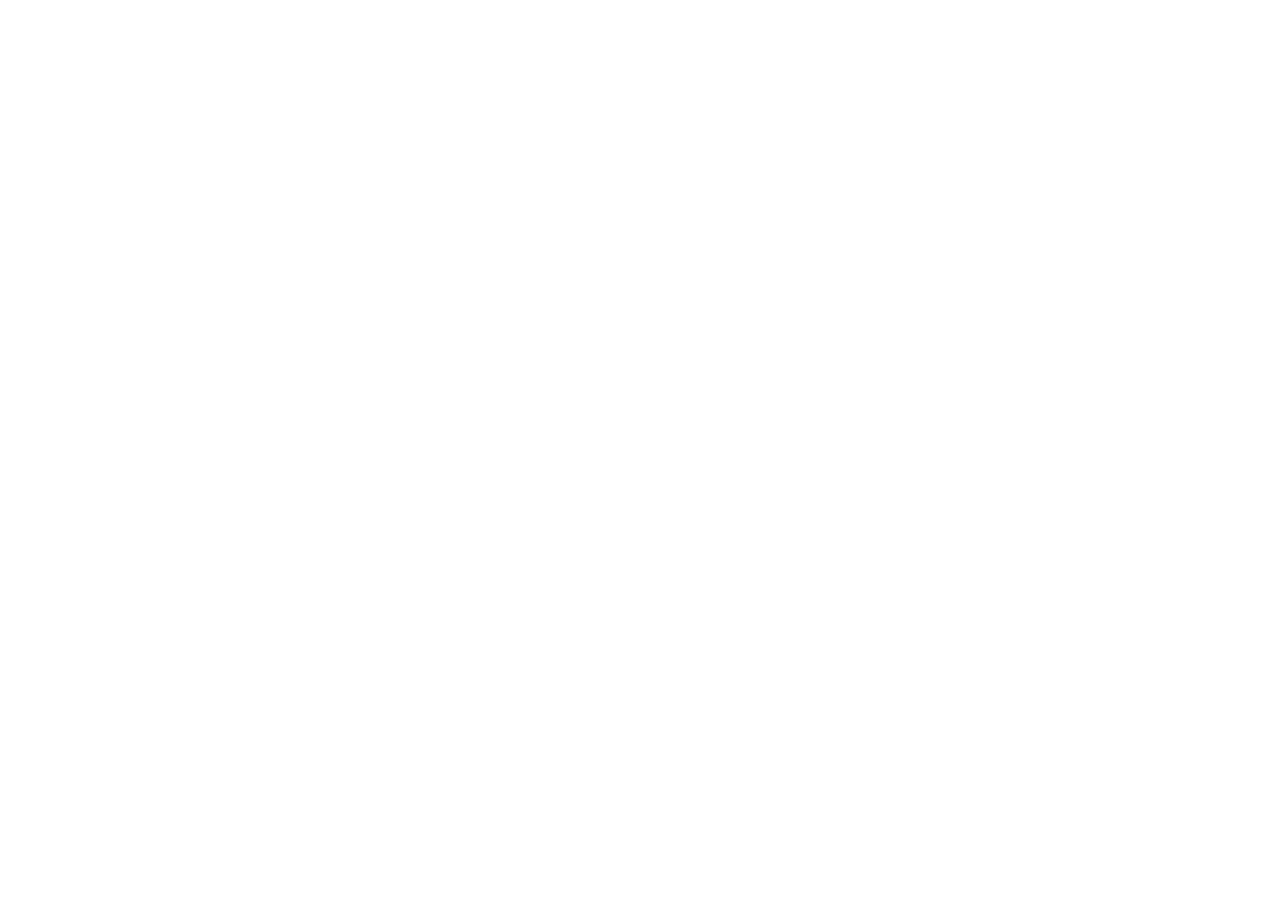
==== about.html @ 7c1f765d "updated" ====
<!DOCTYPE html>
<html lang="en">
<head>
    <meta charset="UTF-8">
    <meta name="viewport" content="width=device-width, initial-scale=1.0">
    <title>Document</title>
</head>
<body>
    
</body>
</html>
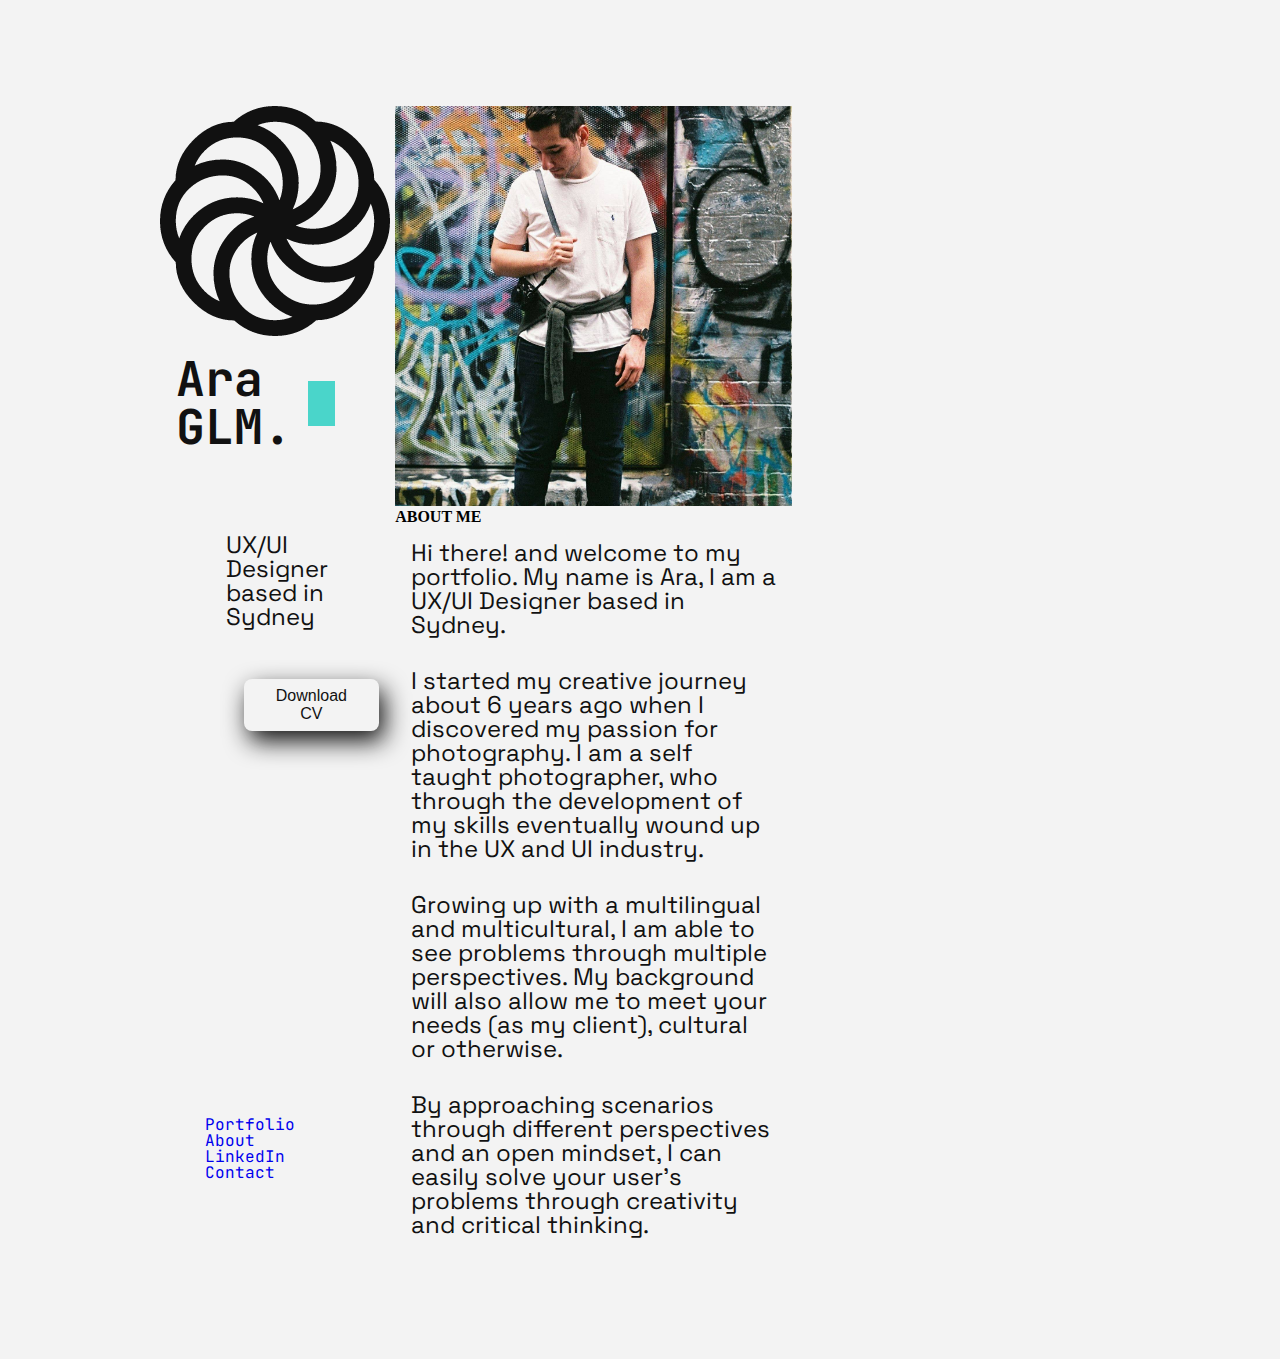
==== commit 9588aeb4: "CSS Grid Update" ====
--- a/about.html
+++ b/about.html
@@ -2,10 +2,67 @@
 <html lang="en">
 <head>
     <meta charset="UTF-8">
-    <meta name="viewport" content="width=device-width, initial-scale=1.0">
-    <title>Document</title>
+    <meta name="viewport" content="=device-width, initial-scale=1.0">
+    <title>Ara GLM. UX UI Design</title>
+    <link rel="preconnect" href="https://fonts.gstatic.com"> 
+    <link href="https://fonts.googleapis.com/css2?family=JetBrains+Mono&display=swap" rel="stylesheet">
+    <link rel="preconnect" href="https://fonts.gstatic.com"> 
+   <link href="https://fonts.googleapis.com/css2?family=Space+Grotesk&display=swap" rel="stylesheet">
+   
+   <link rel="stylesheet" href="CSS/style.css">
 </head>
+
 <body>
-    
+   <div class="wrapper">
+   <header>
+      <div class="inline-block">
+      <div class="img">
+         <img src="images/logo.png" alt="logo">
+      </div>
+      <div class="name">
+         <h1>Ara GLM.</h1>
+         <div class="box"></div>
+      </div>
+      <section class="heroImg">
+         <div class="content">
+            <p>UX/UI Designer based in Sydney</p> 
+            <a href="CV/AG_CV.pdf" target="_blank">
+               <button class="button1">Download CV</button>
+            </a>
+         </div>
+      </section>
+
+      <nav class="inline-block">
+        <ul>
+           <a href="index.html">
+              <li>Portfolio</li>
+           </a>
+           <a href="about.html">
+              <li>About</li>
+           </a>
+           <a href=https://linkedin.com/in/aragiulambarian target="_blank">
+              <li>LinkedIn</li>
+           </a>
+           <a href="contact.html">
+           <li>Contact</li>
+        </a>
+        </ul>
+     </nav>
+     
+   </header>
+   
+<div class="about-me">
+   <section class="heroIMG">
+    <img src="images/me.png" alt="profile photo" height="400px">
+   <h2>ABOUT ME</h2>
+</section>
+   <p>Hi there! and welcome to my portfolio. My name is Ara, I am a UX/UI Designer based in Sydney. 
+</p>
+   <p>I started my creative journey about 6 years ago when I discovered my passion for photography. I am a self taught photographer, who through the development of my skills eventually wound up in the UX and UI industry. </p>
+   <p>Growing up with a multilingual and multicultural, I am able to see problems through multiple perspectives. My background will also allow me to meet your needs (as my client), cultural or otherwise.</p>
+   <p>By approaching scenarios through different perspectives and an open mindset, I can easily solve your user’s problems through creativity and critical thinking.</p>
+</div>
+
+   </div>
 </body>
 </html>--- a/CSS/style.css
+++ b/CSS/style.css
@@ -0,0 +1,264 @@
+/* 
+This is to reset browser. please scroll to line 102 where I show my code
+*/
+
+html, body, div, span, object, iframe,
+h1, h2, h3, h4, h5, h6, p, blockquote, pre,
+abbr, address, cite, code,
+del, dfn, em, img, ins, kbd, q, samp,
+small, strong, sub, sup, var,
+b, i,
+dl, dt, dd, ol, ul, li,
+fieldset, form, label, legend,
+table, caption, tbody, tfoot, thead, tr, th, td,
+article, aside, canvas, details, figcaption, figure, 
+footer, header, hgroup, menu, nav, section, summary,
+time, mark, audio, video {
+    margin:0;
+    padding:0;
+    border:0;
+    outline:0;
+    font-size:100%;
+    vertical-align:baseline;
+    background:transparent;
+}
+
+body {
+    line-height:1;
+}
+
+article,aside,details,figcaption,figure,
+footer,header,hgroup,menu,nav,section { 
+    display:block;
+}
+
+nav ul {
+    list-style:none;
+}
+
+blockquote, q {
+    quotes:none;
+}
+
+blockquote:before, blockquote:after,
+q:before, q:after {
+    content:'';
+    content:none;
+}
+
+a {
+    margin:0;
+    padding:0;
+    font-size:100%;
+    vertical-align:baseline;
+    background:transparent;
+}
+
+/* change colours to suit your needs */
+ins {
+    background-color:#ff9;
+    color:#000;
+    text-decoration:none;
+}
+
+/* change colours to suit your needs */
+mark {
+    background-color:#ff9;
+    color:#000; 
+    font-style:italic;
+    font-weight:bold;
+}
+
+del {
+    text-decoration: line-through;
+}
+
+abbr[title], dfn[title] {
+    border-bottom:1px dotted;
+    cursor:help;
+}
+
+table {
+    border-collapse:collapse;
+    border-spacing:0;
+}
+
+/* change border colour to suit your needs */
+hr {
+    display:block;
+    height:1px;
+    border:0;   
+    border-top:1px solid #cccccc;
+    margin:1em 0;
+    padding:0;
+}
+
+input, select {
+    vertical-align:middle;
+}
+
+
+
+/* This is my text below */
+
+
+
+* {
+    margin: 25%;
+    margin-right:
+    padding: 0;
+    text-decoration: none;
+}
+
+body {
+    width: 100%;
+    height: 100%;
+    background-color: #F3F3F3;
+}
+
+.wrapper {
+    display: grid;
+    grid-template-columns: 1fr 1fr 1fr 1fr 1fr 1fr 1fr 1fr 1fr 1fr 1fr 1fr 1fr;
+    grid-template-rows: 25% 25% 25% 25%;
+    margin: 106px auto;
+    width: 960px;
+}
+
+h1 {color: #111111;
+font-size: 48px;
+font-family: 'JetBrains Mono', monospace;
+font-weight: medium;
+padding: 16px;
+}
+p {color: #111111;
+font-family: 'Space Grotesk', sans-serif;
+font-size: 24px;
+margin: 0;
+padding: 16px;
+}
+
+.inline-block{
+    display: inline-block;
+    vertical-align: top;
+}
+
+.header {
+  grid-column-end: span 5;
+  grid-row-start: 1;
+  grid-row-end: 2;  
+}
+
+.content {
+    grid-column-end: span 5;
+    grid-row-start: 2;
+    grid-row-end: 3;;
+}
+
+.case-study1 {
+    grid-column-start: 6;
+    grid-column-end: 13;
+    grid-row-start: 1;
+    grid-row-end: 2;
+}
+
+.case-study2 {
+    grid-column-start: 6;
+    grid-column-end: 13;
+    grid-row-start: 2;
+    grid-row-end: 3;
+}
+
+.case-study3 {
+    grid-column-start: 6;
+    grid-column-end: 13;
+    grid-row-start: 3;
+    grid-row-end: 4;
+}
+
+.inline-block {
+    grid-column-end: span 5;
+    grid-row-start: 3;
+    grid-row-end: 4;
+}
+
+.intro {
+    display: block;
+    margin-left: 0;
+    margin-right: auto;
+    text-align: 0;
+    position: relative;
+}
+.name {
+    display: flex;
+align-items: center;
+}
+
+.box {
+    background-color: #4AD5CA;
+    width: 36px;
+    height: 45px;
+    position: relative;
+    margin-right: 0;
+    left: -60px;
+    z-index: -1;
+}
+
+.logo {
+    position: relative;
+    margin-left: 0;
+    margin-right: auto;
+    text-align: center;
+    width: 23%;
+    padding: 1%;
+}
+.nav {
+    width: 73%;
+    padding: 1%;
+}
+
+ul{
+    width: 50%;
+    margin-left: auto;
+}
+
+ul li {
+    list-style: none;
+    width: 50%;
+    font-family: 'JetBrains Mono', monospace;
+}
+ul li a {
+display: block;
+text-decoration: none;
+font-size: 24px;
+color: #111111;
+padding: 0 32px;
+cursor: pointer;
+}
+
+ul li a:hover {
+    transform: uppercase;
+}
+
+.heroImg {
+    height: 600px;
+    padding: 25px;
+    
+}
+.content {
+    height 600px;
+    margin: 0 auto;
+    padding: 25px;
+}
+.button1 {
+background-color: #F3F3F3;
+display: inline-block;
+color: #111111;
+border: none;
+padding: 8px 32px;
+text-align: center;
+display: inline-block;
+font-size: 16px; 
+border-radius: 8px;
+cursor: pointer;
+box-shadow: 5px 10px 25px  #111111;
+}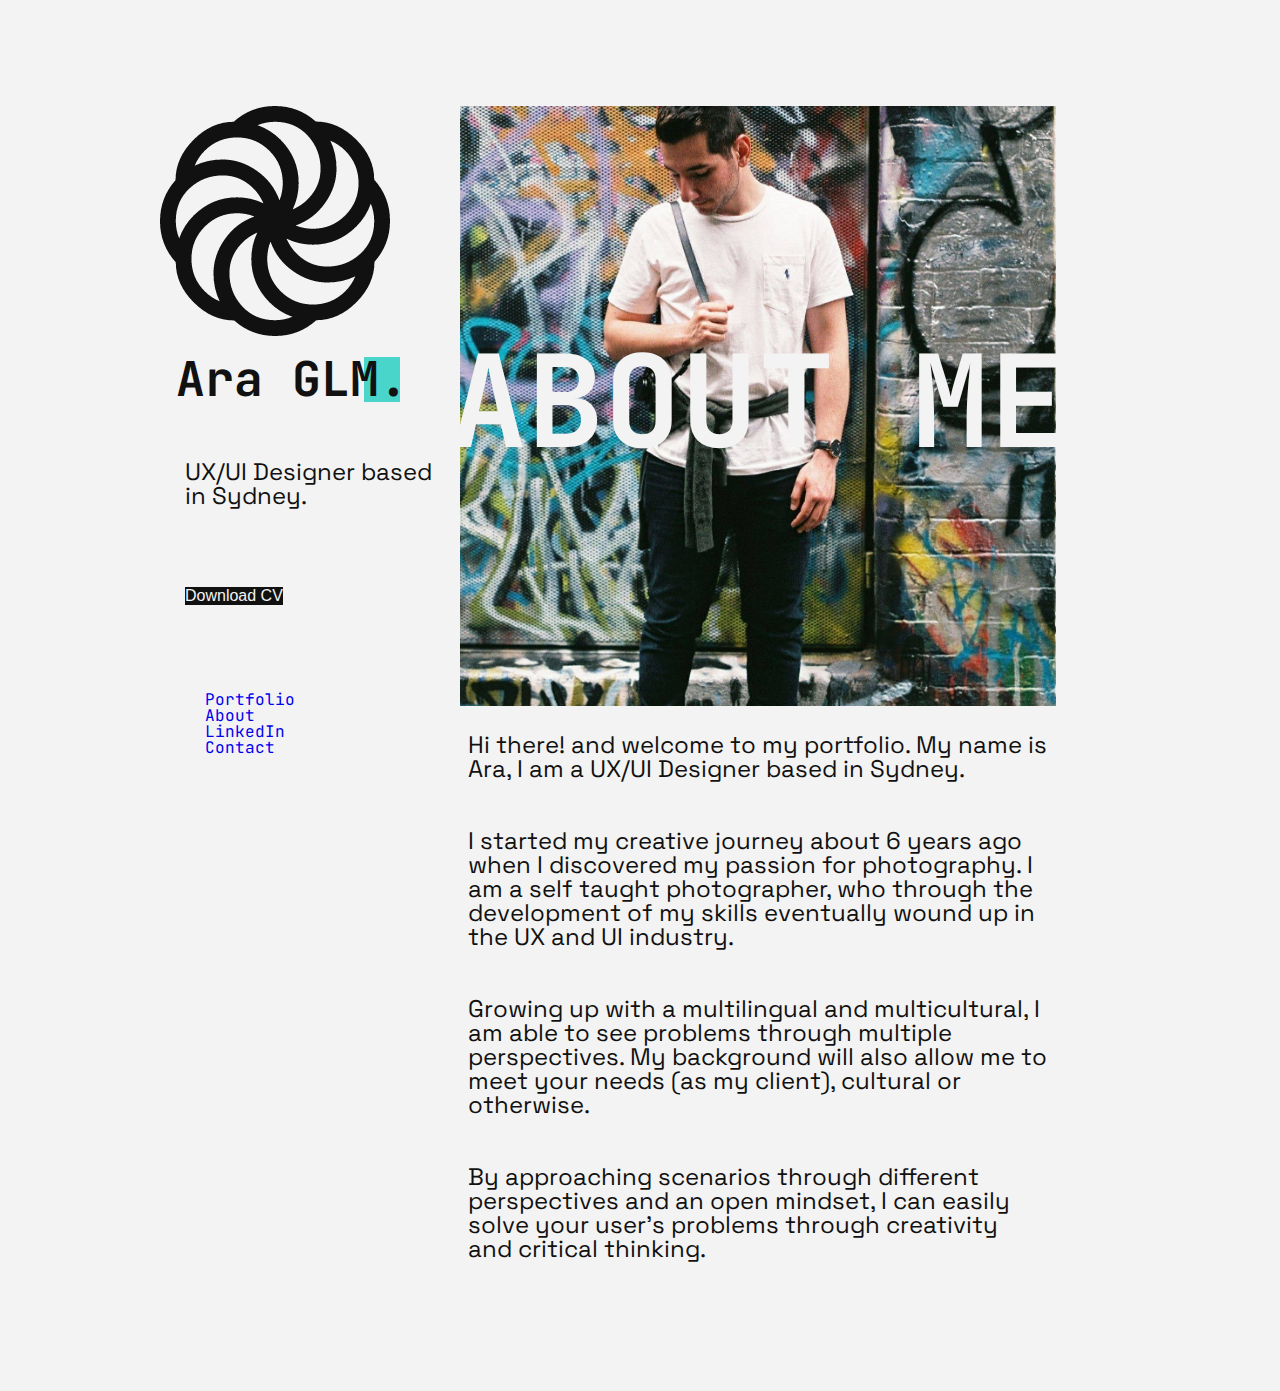
==== commit ddeee853: "210125 update" ====
--- a/about.html
+++ b/about.html
@@ -14,55 +14,59 @@
 
 <body>
    <div class="wrapper">
-   <header>
-      <div class="inline-block">
-      <div class="img">
-         <img src="images/logo.png" alt="logo">
-      </div>
-      <div class="name">
-         <h1>Ara GLM.</h1>
-         <div class="box"></div>
-      </div>
-      <section class="heroImg">
-         <div class="content">
-            <p>UX/UI Designer based in Sydney</p> 
-            <a href="CV/AG_CV.pdf" target="_blank">
-               <button class="button1">Download CV</button>
-            </a>
-         </div>
-      </section>
-
-      <nav class="inline-block">
-        <ul>
-           <a href="index.html">
-              <li>Portfolio</li>
-           </a>
-           <a href="about.html">
-              <li>About</li>
-           </a>
-           <a href=https://linkedin.com/in/aragiulambarian target="_blank">
-              <li>LinkedIn</li>
-           </a>
-           <a href="contact.html">
-           <li>Contact</li>
-        </a>
-        </ul>
-     </nav>
-     
-   </header>
+    <header>
+        <div class="inline-block">
+        <div class="img">
+           <img src="images/logo.png" alt="logo">
+        </div>
+        <div class="name">
+           <h1>Ara GLM.</h1>
+           <div class="box"></div>
+     </div>
+           <div class="content">
+              <p>UX/UI Designer based <br />in Sydney.</p> 
+              <a href="CV/AG_CV.pdf" target="_blank">
+                 <button class="button1">Download CV</button>
+              </a>
+           </div>
+           
+           <nav class="inline-block">
+              <ul>
+                 <a href="index.html">
+                    <li>Portfolio</li>
+                 </a>
+                 <a href="about.html">
+                    <li>About</li>
+                 </a>
+                 <a href=https://linkedin.com/in/aragiulambarian target="_blank">
+                    <li>LinkedIn</li>
+                 </a>
+                 <a href="contact.html">
+                 <li>Contact</li>
+              </a>
+              </ul>
+           </nav>
+  
+     </header>
    
 <div class="about-me">
    <section class="heroIMG">
-    <img src="images/me.png" alt="profile photo" height="400px">
-   <h2>ABOUT ME</h2>
+    <img src="images/me.png" alt="Ara Giulambarian" height="600px">
+   <div class="aboutMe"><h3>ABOUT ME</h3></div>
 </section>
-   <p>Hi there! and welcome to my portfolio. My name is Ara, I am a UX/UI Designer based in Sydney. 
-</p>
+<div class="paragraph1">
+   <p>Hi there! and welcome to my portfolio. My name is Ara, I am a UX/UI Designer based in Sydney.</p>
+</div>
+<div class="paragraph2">
    <p>I started my creative journey about 6 years ago when I discovered my passion for photography. I am a self taught photographer, who through the development of my skills eventually wound up in the UX and UI industry. </p>
+   </div>
+   <div class="paragraph3">
    <p>Growing up with a multilingual and multicultural, I am able to see problems through multiple perspectives. My background will also allow me to meet your needs (as my client), cultural or otherwise.</p>
+   </div>
+   <div class="paragraph4">
    <p>By approaching scenarios through different perspectives and an open mindset, I can easily solve your user’s problems through creativity and critical thinking.</p>
+   </div>
 </div>
-
    </div>
 </body>
 </html>--- a/CSS/style.css
+++ b/CSS/style.css
@@ -105,7 +105,7 @@
 
 * {
     margin: 25%;
-    margin-right:
+    margin-right: 25%;
     padding: 0;
     text-decoration: none;
 }
@@ -118,7 +118,7 @@
 
 .wrapper {
     display: grid;
-    grid-template-columns: 1fr 1fr 1fr 1fr 1fr 1fr 1fr 1fr 1fr 1fr 1fr 1fr 1fr;
+    grid-template-columns: 1fr 1fr 1fr 1fr 1fr 1fr 1fr 1fr 1fr 1fr 1fr 1fr;
     grid-template-rows: 25% 25% 25% 25%;
     margin: 106px auto;
     width: 960px;
@@ -129,56 +129,183 @@
 font-family: 'JetBrains Mono', monospace;
 font-weight: medium;
 padding: 16px;
-}
-p {color: #111111;
+white-space: nowrap;
+}
+
+h2 {color: #111111;
 font-family: 'Space Grotesk', sans-serif;
 font-size: 24px;
 margin: 0;
 padding: 16px;
-}
-
+white-space: nowrap;
+}
+
+p {color: #111111;
+    font-family: 'Space Grotesk', sans-serif;
+    font-size: 24px;
+    margin: 0;
+    padding-top: 16px;
+    padding-bottom: 16px;
+    }
+
+h3 {color: #f3f3f3;
+    font-size: 128px;
+    font-family: 'JetBrains Mono', monospace;
+    font-weight: regular;
+    padding: 16px;
+    white-space: nowrap;
+    background-blend-mode: multiply;
+    }
+
+h4 {color: #f3f3f3;
+    font-size: 36px;
+    font-family: 'JetBrains Mono', monospace;
+    font-weight: regular;
+    padding: 16px;
+    white-space: nowrap;
+    background-blend-mode: multiply;
+    }
+
+h5 {color: #f3f3f3;
+    font-family: 'Space Grotesk', sans-serif;
+    font-size: 24px;
+    padding: 16px;
+    font-weight: 50;
+    }
 .inline-block{
     display: inline-block;
     vertical-align: top;
 }
 
-.header {
-  grid-column-end: span 5;
+.logoname {
+  grid-column-start: 1;
+  grid-column-end: 4;
   grid-row-start: 1;
-  grid-row-end: 2;  
+  grid-row-end: 3;  
 }
 
 .content {
-    grid-column-end: span 5;
+    grid-column-start: 1;
+    grid-column-end: 4;
     grid-row-start: 2;
     grid-row-end: 3;;
+    white-space: nowrap;
+}
+
+.inline-block {
+    position: relative;
+    grid-column-start: 1;
+    grid-column-end: 4;
+    grid-row-start: 1;
+    grid-row-end: 3;
+    margin: 0;
+    text-align: left;
 }
 
 .case-study1 {
-    grid-column-start: 6;
-    grid-column-end: 13;
+    position: relative;
+    grid-column-start: 3;
+    grid-column-end: 12;
     grid-row-start: 1;
     grid-row-end: 2;
+    padding: 8px;
+    margin: 0;
+}
+
+.text-block1 {
+    position: absolute;
+    bottom: 24px;
+    left: 24px;
+    background-color: #41D9B1;
+    padding-left: 0;
+}
+
+.paragraph1 {
+    position: relative;
+    grid-column-start: 3;
+    grid-column-end: 12;
+    grid-row-start: 1;
+    grid-row-end: 2;
+    padding: 8px;
+    margin: 0;
+    font-size: 16px;
+    text-align: left;
 }
 
 .case-study2 {
-    grid-column-start: 6;
-    grid-column-end: 13;
+    position: relative;
+    grid-column-start: 3;
+    grid-column-end: 12;
     grid-row-start: 2;
     grid-row-end: 3;
+    padding: 8px;
+    margin: 0;
+}
+
+.text-block2 {
+    position: absolute;
+    bottom: 24px;
+    left: 24px;
+    background-color: #FF1493;
+    padding-left: 0;
+}
+
+.paragraph2 {
+    position: relative;
+    grid-column-start: 5;
+    grid-column-end: 13;
+    grid-row-start: 1;
+    grid-row-end: 12;
+    padding: 8px;
+    margin: 0;
+    font-size: 16px;
+    text-align: left;
 }
 
 .case-study3 {
-    grid-column-start: 6;
-    grid-column-end: 13;
+    grid-column-start: 3;
+    grid-column-end: 12;
     grid-row-start: 3;
     grid-row-end: 4;
-}
-
-.inline-block {
-    grid-column-end: span 5;
-    grid-row-start: 3;
-    grid-row-end: 4;
+    position: relative;
+    padding: 8px;
+    margin: 0;
+}
+
+.text-block3 {
+    position: absolute;
+    bottom: 24px;
+    left: 24px;
+    background-color:#CD64ED;
+    padding-left: 0;
+}
+
+.paragraph3 {
+    position: relative;
+    grid-column-start: 5;
+    grid-column-end: 13;
+    grid-row-start: 1;
+    grid-row-end: 2;
+    padding: 8px;
+    margin: 0;
+    font-size: 16px;
+    text-align: left;
+}
+
+.paragraph4 {
+    position: relative;
+    grid-column-start: 5;
+    grid-column-end: 13;
+    grid-row-start: 1;
+    grid-row-end: 2;
+    padding: 8px;
+    margin: 0;
+    font-size: 16px;
+    text-align: left;
+}
+
+.highlight1: {
+    background-color: #4AD5CA;
 }
 
 .intro {
@@ -214,6 +341,7 @@
 .nav {
     width: 73%;
     padding: 1%;
+    margin-left: 0;
 }
 
 ul{
@@ -233,32 +361,60 @@
 color: #111111;
 padding: 0 32px;
 cursor: pointer;
+margin-left: 0;
+text-align: left;
 }
 
 ul li a:hover {
-    transform: uppercase;
+
 }
 
 .heroImg {
     height: 600px;
     padding: 25px;
-    
-}
+}
+
+.about-me {
+    position: relative;
+    text-align: center;
+}
+
+.aboutMe {
+    position: absolute;
+    top: 100%;
+    left: 50%;
+    transform: translate(-50%, -50%);
+}
+
 .content {
     height 600px;
     margin: 0 auto;
     padding: 25px;
 }
 .button1 {
-background-color: #F3F3F3;
+background-color: #111111;
 display: inline-block;
-color: #111111;
+color: #f3f3f3;
 border: none;
-padding: 8px 32px;
-text-align: center;
+padding: 0;
+text-align: left;
 display: inline-block;
 font-size: 16px; 
-border-radius: 8px;
 cursor: pointer;
-box-shadow: 5px 10px 25px  #111111;
-}+white-space: nowrap;
+margin-left: 0;
+}
+
+ul li .button2 {
+    background-color: #111111;
+    display: inline-block;
+    color: white;
+    border: none;
+    padding: 0;
+    text-align: left;
+    display: inline-block;
+    font-size: 16px; 
+    cursor: pointer;
+    white-space: nowrap;
+    margin-left: 0;
+    }
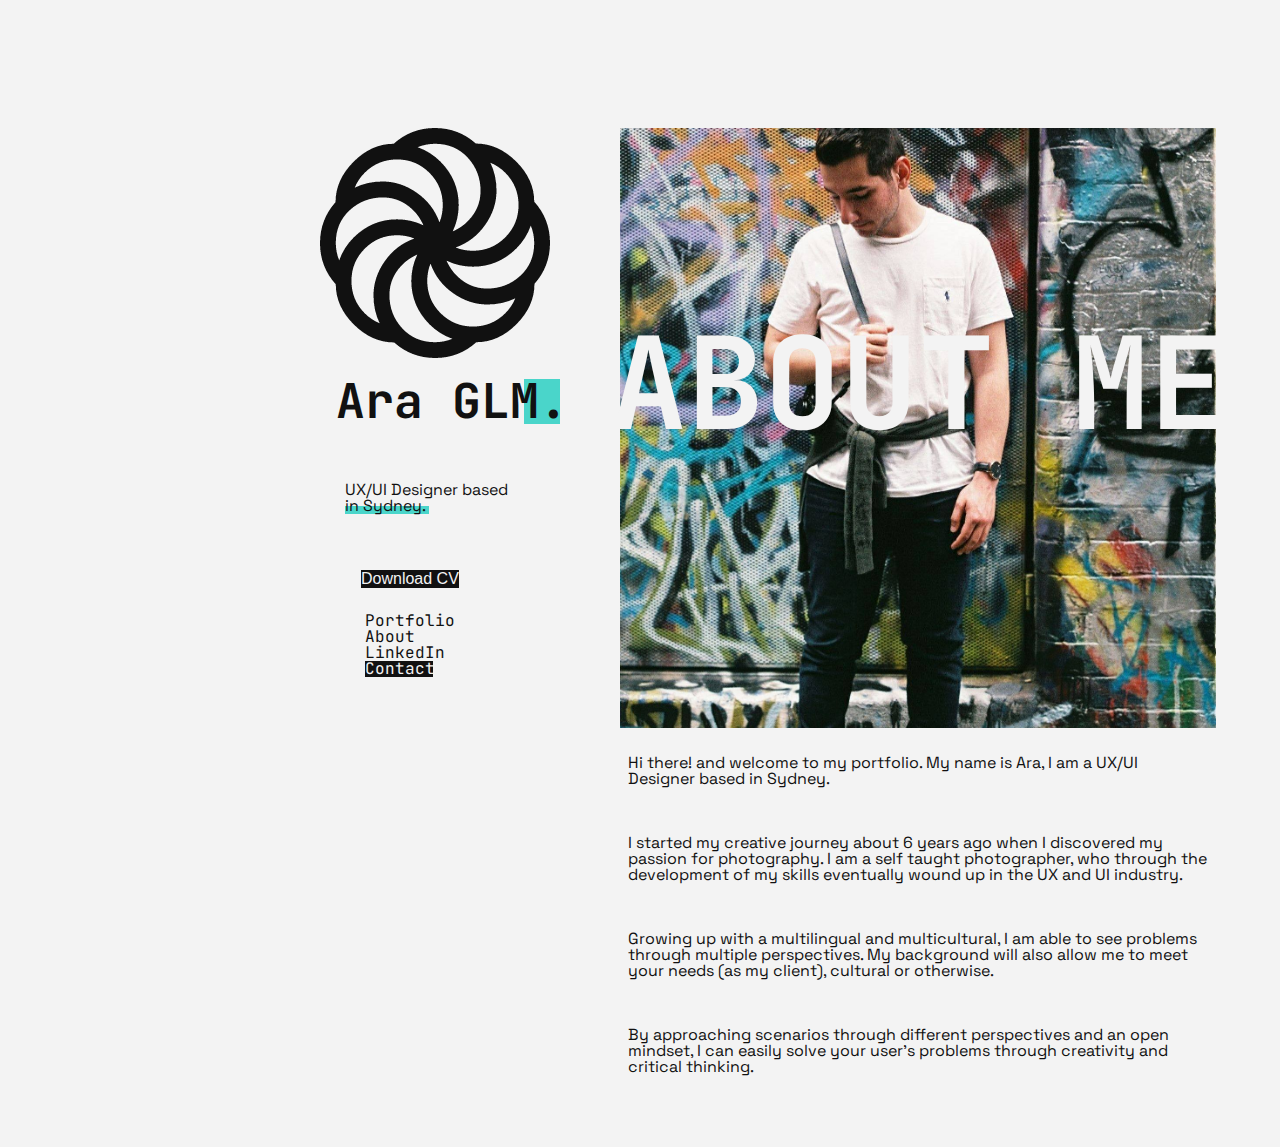
==== commit 60cf839e: "210125 grid spacing update" ====
--- a/about.html
+++ b/about.html
@@ -12,42 +12,44 @@
    <link rel="stylesheet" href="CSS/style.css">
 </head>
 
-<body>
+<body class="about">
    <div class="wrapper">
-    <header>
-        <div class="inline-block">
-        <div class="img">
-           <img src="images/logo.png" alt="logo">
-        </div>
-        <div class="name">
-           <h1>Ara GLM.</h1>
-           <div class="box"></div>
-     </div>
-           <div class="content">
-              <p>UX/UI Designer based <br />in Sydney.</p> 
-              <a href="CV/AG_CV.pdf" target="_blank">
-                 <button class="button1">Download CV</button>
-              </a>
-           </div>
-           
-           <nav class="inline-block">
-              <ul>
-                 <a href="index.html">
-                    <li>Portfolio</li>
-                 </a>
-                 <a href="about.html">
-                    <li>About</li>
-                 </a>
-                 <a href=https://linkedin.com/in/aragiulambarian target="_blank">
-                    <li>LinkedIn</li>
-                 </a>
-                 <a href="contact.html">
-                 <li>Contact</li>
-              </a>
-              </ul>
-           </nav>
-  
-     </header>
+      <header>
+         <div class="inline-block">
+         <div class="logoname">
+         <div class="img">
+            <img src="images/logo.png" alt="logo">
+         </div>
+         <div class="name">
+            <h1>Ara GLM.</h1>
+            <div class="box"></div>
+         </div>
+      </div>
+            <div class="content">
+               <p>UX/UI Designer based <br />in Sydney.<div class="box2">         </div></p> 
+               <a href="CV/AG_CV.pdf" target="_blank">
+                  <button class="button1">Download CV</button>
+               </a>
+            </div>
+            
+            <nav class="inline-block">
+               <ul>
+                  <a href="index.html">
+                     <li class="home1">Portfolio</li>
+                  </a>
+                  <a href="about.html">
+                     <li class="about">About</li>
+                  </a>
+                  <a href=https://linkedin.com/in/aragiulambarian target="_blank">
+                     <li>LinkedIn</li>
+                  </a>
+                  <a href="contact.html">
+                     <li class="button2">Contact</li>
+               </a>
+               </ul>
+            </nav>
+   
+      </header>
    
 <div class="about-me">
    <section class="heroIMG">
--- a/CSS/style.css
+++ b/CSS/style.css
@@ -104,8 +104,7 @@
 
 
 * {
-    margin: 25%;
-    margin-right: 25%;
+    margin: 0;
     padding: 0;
     text-decoration: none;
 }
@@ -120,8 +119,10 @@
     display: grid;
     grid-template-columns: 1fr 1fr 1fr 1fr 1fr 1fr 1fr 1fr 1fr 1fr 1fr 1fr;
     grid-template-rows: 25% 25% 25% 25%;
-    margin: 106px auto;
-    width: 960px;
+    margin-left: 25%;
+    margin-right: 25%;
+    margin-top: 10%;
+    grid-row-gap: 16px;
 }
 
 h1 {color: #111111;
@@ -142,7 +143,7 @@
 
 p {color: #111111;
     font-family: 'Space Grotesk', sans-serif;
-    font-size: 24px;
+    font-size: 16px;
     margin: 0;
     padding-top: 16px;
     padding-bottom: 16px;
@@ -161,7 +162,7 @@
     font-size: 36px;
     font-family: 'JetBrains Mono', monospace;
     font-weight: regular;
-    padding: 16px;
+    padding: 4px;
     white-space: nowrap;
     background-blend-mode: multiply;
     }
@@ -169,7 +170,7 @@
 h5 {color: #f3f3f3;
     font-family: 'Space Grotesk', sans-serif;
     font-size: 24px;
-    padding: 16px;
+    padding: 4px;
     font-weight: 50;
     }
 .inline-block{
@@ -190,7 +191,27 @@
     grid-row-start: 2;
     grid-row-end: 3;;
     white-space: nowrap;
-}
+
+}
+
+.box2 {
+    grid-column-start: 1;
+    grid-column-end: 4;
+    grid-row-start: 2;
+    grid-row-end: 3;;
+    font-size: 24px;
+    margin: 0px;
+    background-color: #4AD5CA;
+    width: 80px;
+    height: 8px;
+    bottom: 24px;
+    padding-right: 4px;
+    z-index: -2;
+    align-items: center;
+    position: relative;
+    white-space: nowrap;
+}
+
 
 .inline-block {
     position: relative;
@@ -216,14 +237,17 @@
     position: absolute;
     bottom: 24px;
     left: 24px;
-    background-color: #41D9B1;
+    width: 504px;
+    padding-top: 4px;
+    padding-bottom: 4px;
+    background-color: rgba(65, 217, 177, 0.8);
     padding-left: 0;
 }
 
 .paragraph1 {
     position: relative;
-    grid-column-start: 3;
-    grid-column-end: 12;
+    grid-column-start: 4;
+    grid-column-end: 13;
     grid-row-start: 1;
     grid-row-end: 2;
     padding: 8px;
@@ -246,16 +270,19 @@
     position: absolute;
     bottom: 24px;
     left: 24px;
-    background-color: #FF1493;
+    width: 504px;
+    padding-top: 4px;
+    padding-bottom: 4px;
+    background-color:rgba(255, 20, 147, 0.8);
     padding-left: 0;
 }
 
 .paragraph2 {
     position: relative;
-    grid-column-start: 5;
+    grid-column-start: 4;
     grid-column-end: 13;
-    grid-row-start: 1;
-    grid-row-end: 12;
+    grid-row-start: 2;
+    grid-row-end: 3;
     padding: 8px;
     margin: 0;
     font-size: 16px;
@@ -276,16 +303,19 @@
     position: absolute;
     bottom: 24px;
     left: 24px;
-    background-color:#CD64ED;
+    width: 504px;
+    padding-top: 4px;
+    padding-bottom: 4px;
+    background-color:rgba(205, 100, 237, 0.8);
     padding-left: 0;
 }
 
 .paragraph3 {
     position: relative;
-    grid-column-start: 5;
+    grid-column-start: 4;
     grid-column-end: 13;
-    grid-row-start: 1;
-    grid-row-end: 2;
+    grid-row-start: 3;
+    grid-row-end: 4;
     padding: 8px;
     margin: 0;
     font-size: 16px;
@@ -294,17 +324,17 @@
 
 .paragraph4 {
     position: relative;
-    grid-column-start: 5;
-    grid-column-end: 13;
-    grid-row-start: 1;
-    grid-row-end: 2;
+    grid-column-start: 4;
+    grid-column-end: 12;
+    grid-row-start: 3;
+    grid-row-end: 4;
     padding: 8px;
     margin: 0;
     font-size: 16px;
     text-align: left;
 }
 
-.highlight1: {
+.highlight1 {
     background-color: #4AD5CA;
 }
 
@@ -365,13 +395,15 @@
 text-align: left;
 }
 
-ul li a:hover {
-
-}
+/*ul li a:hover {
+
+} */
 
 .heroImg {
     height: 600px;
     padding: 25px;
+    grid-column-start: 4;
+    grid-column-end: 12;
 }
 
 .about-me {
@@ -387,7 +419,6 @@
 }
 
 .content {
-    height 600px;
     margin: 0 auto;
     padding: 25px;
 }
@@ -402,8 +433,24 @@
 font-size: 16px; 
 cursor: pointer;
 white-space: nowrap;
-margin-left: 0;
-}
+margin-left: 16px;
+margin-top: 0px;
+}
+
+.button2 {
+    background-color: #111111;
+    display: inline-block;
+    color: #f3f3f3;
+    border: none;
+    padding: 0;
+    text-align: left;
+    display: inline-block;
+    font-size: 16px; 
+    cursor: pointer;
+    white-space: nowrap;
+    margin-left: 0;
+    width: 68px;
+    }
 
 ul li .button2 {
     background-color: #111111;
@@ -418,3 +465,31 @@
     white-space: nowrap;
     margin-left: 0;
     }
+
+    a:link {
+        color:#111111;
+        background-color: transparent;
+        text-decoration: none;
+      }
+      a:visited {
+        color:#111111;
+        background-color: transparent;
+        text-decoration: none;
+      }
+      a:hover {
+        color: #111111;
+        text-decoration: none;
+        background-color: transparent;
+      }
+
+      a:active {
+        color: #111111;
+        background-color: transparent;
+        text-decoration: none;
+      }
+
+      /*         background-color: #4AD5CA;
+        width: 124px;
+        height: 10px;
+        bottom: 24px;
+        align-items: center; */
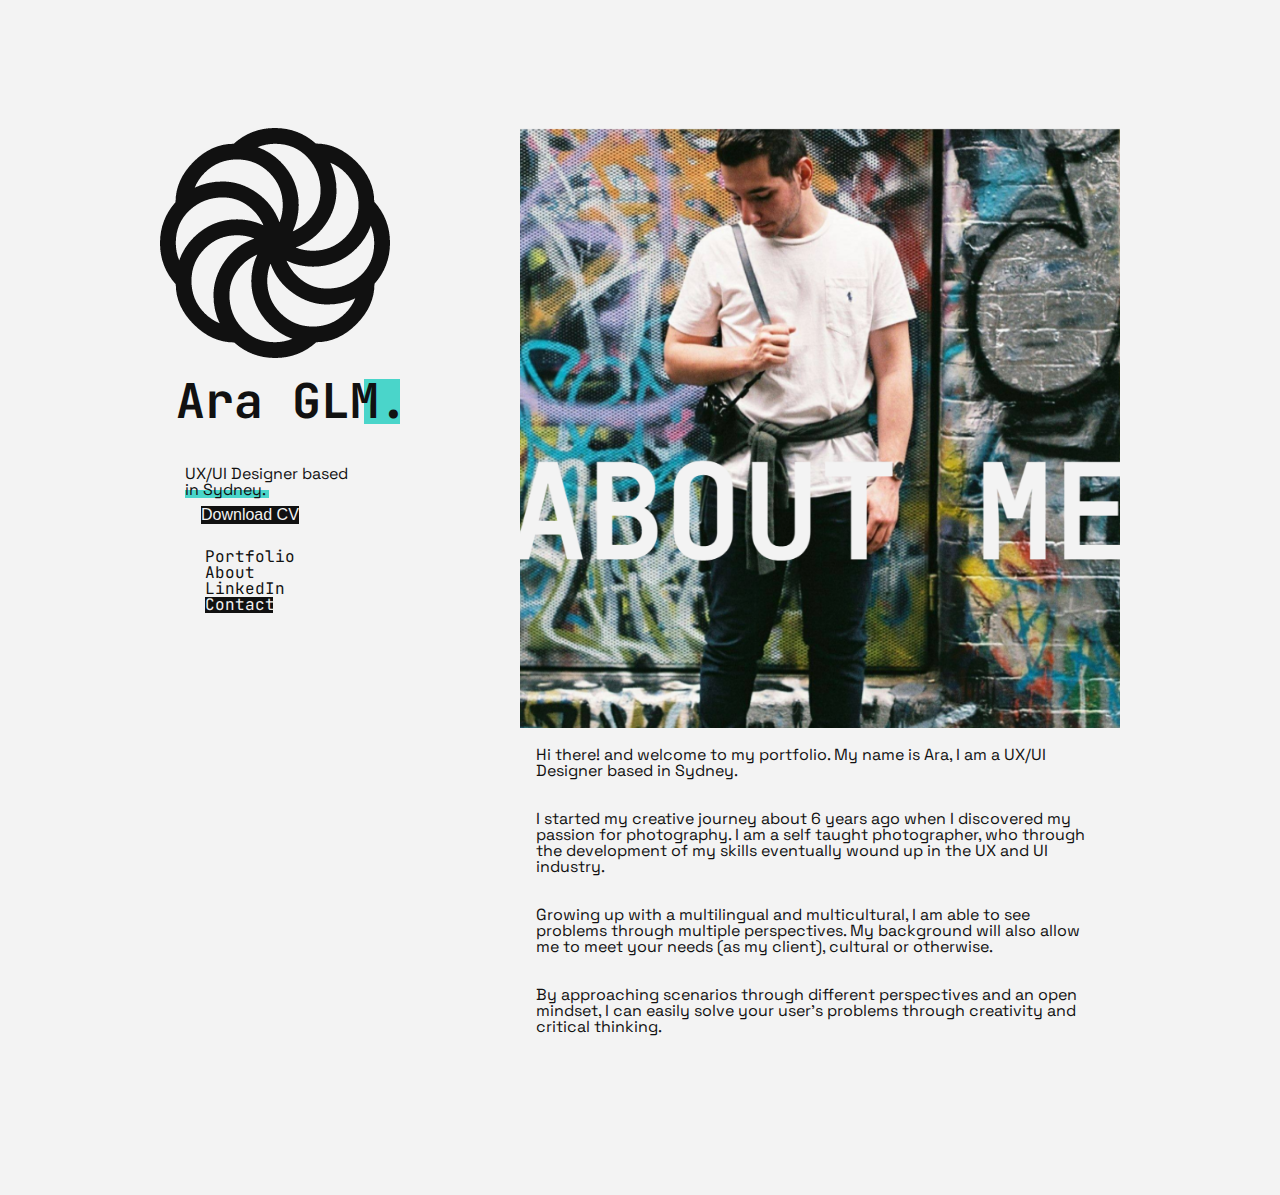
==== commit fea52617: "210125 grid spacing update" ====
--- a/about.html
+++ b/about.html
@@ -48,13 +48,11 @@
                </a>
                </ul>
             </nav>
-   
       </header>
    
 <div class="about-me">
    <section class="heroIMG">
-    <img src="images/me.png" alt="Ara Giulambarian" height="600px">
-   <div class="aboutMe"><h3>ABOUT ME</h3></div>
+    <img src="images/aboutme.jpg" alt="Ara Giulambarian" height="600px" width="600px">
 </section>
 <div class="paragraph1">
    <p>Hi there! and welcome to my portfolio. My name is Ara, I am a UX/UI Designer based in Sydney.</p>
--- a/CSS/style.css
+++ b/CSS/style.css
@@ -119,10 +119,10 @@
     display: grid;
     grid-template-columns: 1fr 1fr 1fr 1fr 1fr 1fr 1fr 1fr 1fr 1fr 1fr 1fr;
     grid-template-rows: 25% 25% 25% 25%;
-    margin-left: 25%;
-    margin-right: 25%;
-    margin-top: 10%;
     grid-row-gap: 16px;
+    margin: 10% auto;
+    width: 960px;
+
 }
 
 h1 {color: #111111;
@@ -145,8 +145,6 @@
     font-family: 'Space Grotesk', sans-serif;
     font-size: 16px;
     margin: 0;
-    padding-top: 16px;
-    padding-bottom: 16px;
     }
 
 h3 {color: #f3f3f3;
@@ -173,6 +171,7 @@
     padding: 4px;
     font-weight: 50;
     }
+
 .inline-block{
     display: inline-block;
     vertical-align: top;
@@ -182,14 +181,14 @@
   grid-column-start: 1;
   grid-column-end: 4;
   grid-row-start: 1;
-  grid-row-end: 3;  
+  grid-row-end: 2;  
 }
 
 .content {
     grid-column-start: 1;
     grid-column-end: 4;
     grid-row-start: 2;
-    grid-row-end: 3;;
+    grid-row-end: 3;
     white-space: nowrap;
 
 }
@@ -204,7 +203,7 @@
     background-color: #4AD5CA;
     width: 80px;
     height: 8px;
-    bottom: 24px;
+    bottom: 8px;
     padding-right: 4px;
     z-index: -2;
     align-items: center;
@@ -218,7 +217,7 @@
     grid-column-start: 1;
     grid-column-end: 4;
     grid-row-start: 1;
-    grid-row-end: 3;
+    grid-row-end: 4;
     margin: 0;
     text-align: left;
 }
@@ -229,7 +228,7 @@
     grid-column-end: 12;
     grid-row-start: 1;
     grid-row-end: 2;
-    padding: 8px;
+    padding: 24px;
     margin: 0;
 }
 
@@ -250,7 +249,7 @@
     grid-column-end: 13;
     grid-row-start: 1;
     grid-row-end: 2;
-    padding: 8px;
+    padding: 16px;
     margin: 0;
     font-size: 16px;
     text-align: left;
@@ -262,7 +261,7 @@
     grid-column-end: 12;
     grid-row-start: 2;
     grid-row-end: 3;
-    padding: 8px;
+    padding: 24px;
     margin: 0;
 }
 
@@ -281,9 +280,9 @@
     position: relative;
     grid-column-start: 4;
     grid-column-end: 13;
-    grid-row-start: 2;
-    grid-row-end: 3;
-    padding: 8px;
+    grid-row-start: 1;
+    grid-row-end: 2;
+    padding: 16px;
     margin: 0;
     font-size: 16px;
     text-align: left;
@@ -295,7 +294,7 @@
     grid-row-start: 3;
     grid-row-end: 4;
     position: relative;
-    padding: 8px;
+    padding: 24px;
     margin: 0;
 }
 
@@ -316,7 +315,7 @@
     grid-column-end: 13;
     grid-row-start: 3;
     grid-row-end: 4;
-    padding: 8px;
+    padding: 16px;
     margin: 0;
     font-size: 16px;
     text-align: left;
@@ -325,17 +324,13 @@
 .paragraph4 {
     position: relative;
     grid-column-start: 4;
-    grid-column-end: 12;
+    grid-column-end: 13;
     grid-row-start: 3;
     grid-row-end: 4;
-    padding: 8px;
+    padding: 16px;
     margin: 0;
     font-size: 16px;
     text-align: left;
-}
-
-.highlight1 {
-    background-color: #4AD5CA;
 }
 
 .intro {
@@ -399,23 +394,14 @@
 
 } */
 
-.heroImg {
-    height: 600px;
-    padding: 25px;
-    grid-column-start: 4;
-    grid-column-end: 12;
-}
 
 .about-me {
     position: relative;
-    text-align: center;
-}
-
-.aboutMe {
-    position: absolute;
-    top: 100%;
-    left: 50%;
-    transform: translate(-50%, -50%);
+    text-align: left;
+    grid-column-start: 3;
+    grid-column-end: 13;
+    grid-row-start: 1;
+    grid-row-end: 4;
 }
 
 .content {
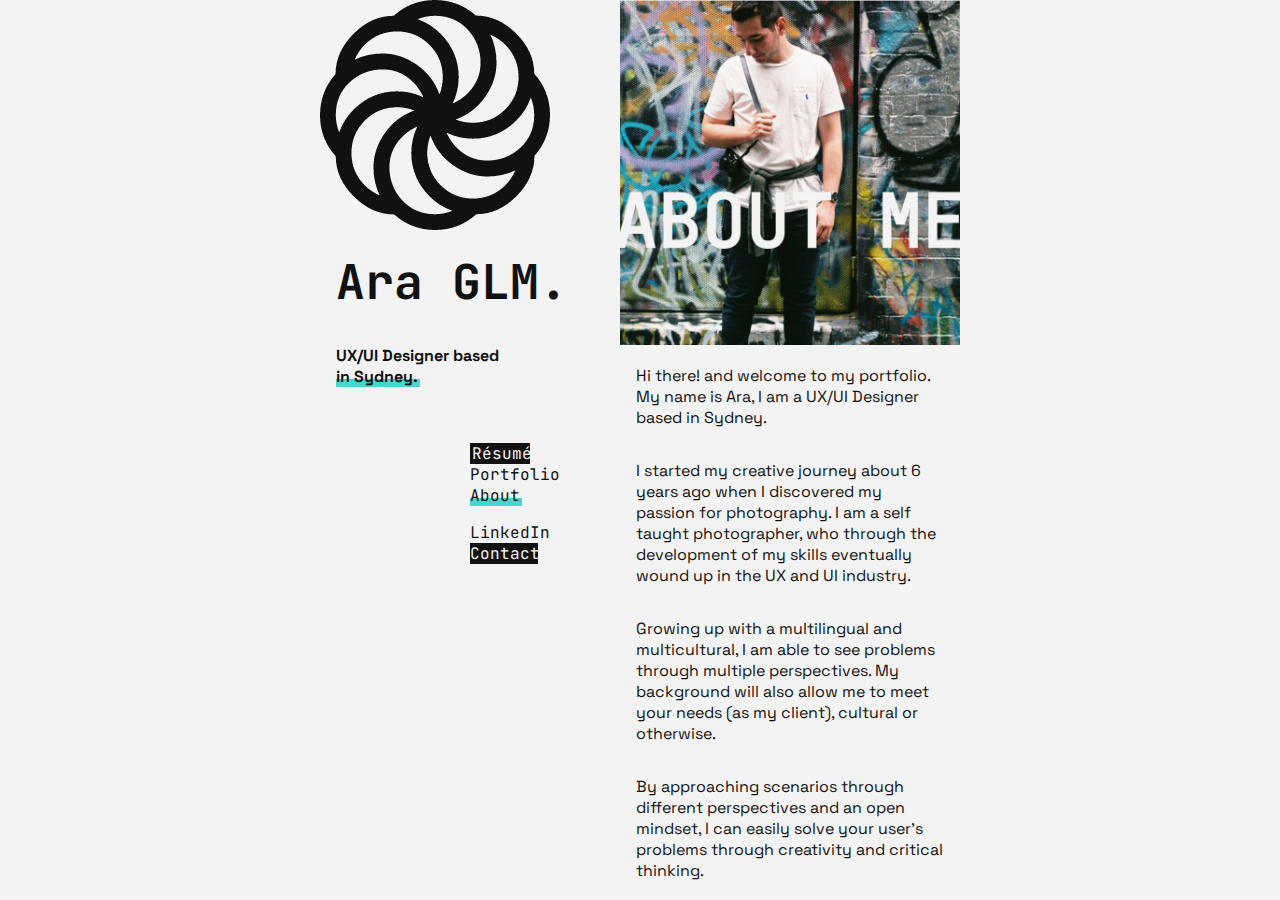
==== commit ca5a8169: "210129 homework update" ====
--- a/about.html
+++ b/about.html
@@ -3,7 +3,7 @@
 <head>
     <meta charset="UTF-8">
     <meta name="viewport" content="=device-width, initial-scale=1.0">
-    <title>Ara GLM. UX UI Design</title>
+    <title>About</title>
     <link rel="preconnect" href="https://fonts.gstatic.com"> 
     <link href="https://fonts.googleapis.com/css2?family=JetBrains+Mono&display=swap" rel="stylesheet">
     <link rel="preconnect" href="https://fonts.gstatic.com"> 
@@ -12,47 +12,49 @@
    <link rel="stylesheet" href="CSS/style.css">
 </head>
 
-<body class="about">
+<body>
    <div class="wrapper">
-      <header>
-         <div class="inline-block">
-         <div class="logoname">
-         <div class="img">
-            <img src="images/logo.png" alt="logo">
-         </div>
+      <header class="header">
+         <div class="logoname" width="100%">
+            <div class="img">
+               <a href="index.html"></a>
+               <img src="images/logo.png" alt="logo">
+               </a>
+            </div>
          <div class="name">
             <h1>Ara GLM.</h1>
             <div class="box"></div>
-         </div>
       </div>
             <div class="content">
-               <p>UX/UI Designer based <br />in Sydney.<div class="box2">         </div></p> 
-               <a href="CV/AG_CV.pdf" target="_blank">
-                  <button class="button1">Download CV</button>
-               </a>
-            </div>
+               <h6>UX/UI Designer based <br />in Sydney.<div class="box2"></div></h6> 
+               </div>
+         
             
-            <nav class="inline-block">
-               <ul>
-                  <a href="index.html">
-                     <li class="home1">Portfolio</li>
-                  </a>
-                  <a href="about.html">
-                     <li class="about">About</li>
-                  </a>
-                  <a href=https://linkedin.com/in/aragiulambarian target="_blank">
-                     <li>LinkedIn</li>
-                  </a>
-                  <a href="contact.html">
-                     <li class="button2">Contact</li>
-               </a>
-               </ul>
-            </nav>
+               <nav class="inline-block">
+                  <ul>
+                     <a href="CV/AG_CV.pdf" target="_blank">
+                        <li class="button1">Résumé</li>
+                     </a>
+                     <a href="index.html">
+                        <li class="home1">Portfolio</li>
+                     </a>
+                     <a href="about.html">
+                        <li class="about">About</li><div class="box4"></div>
+                     </a>
+                     <a href=https://linkedin.com/in/aragiulambarian target="_blank">
+                        <li class="linkedin">LinkedIn</li>
+                     </a>
+                     <a href="contact.html">
+                        <li class="button2">Contact</li>
+                     </a>
+                  </ul>
+               </nav>
+   
       </header>
    
 <div class="about-me">
    <section class="heroIMG">
-    <img src="images/aboutme.jpg" alt="Ara Giulambarian" height="600px" width="600px">
+    <img src="images/aboutme.jpg" alt="Ara Giulambarian" height="100%" width="100%">
 </section>
 <div class="paragraph1">
    <p>Hi there! and welcome to my portfolio. My name is Ara, I am a UX/UI Designer based in Sydney.</p>
--- a/CSS/style.css
+++ b/CSS/style.css
@@ -1,108 +1,3 @@
-/* 
-This is to reset browser. please scroll to line 102 where I show my code
-*/
-
-html, body, div, span, object, iframe,
-h1, h2, h3, h4, h5, h6, p, blockquote, pre,
-abbr, address, cite, code,
-del, dfn, em, img, ins, kbd, q, samp,
-small, strong, sub, sup, var,
-b, i,
-dl, dt, dd, ol, ul, li,
-fieldset, form, label, legend,
-table, caption, tbody, tfoot, thead, tr, th, td,
-article, aside, canvas, details, figcaption, figure, 
-footer, header, hgroup, menu, nav, section, summary,
-time, mark, audio, video {
-    margin:0;
-    padding:0;
-    border:0;
-    outline:0;
-    font-size:100%;
-    vertical-align:baseline;
-    background:transparent;
-}
-
-body {
-    line-height:1;
-}
-
-article,aside,details,figcaption,figure,
-footer,header,hgroup,menu,nav,section { 
-    display:block;
-}
-
-nav ul {
-    list-style:none;
-}
-
-blockquote, q {
-    quotes:none;
-}
-
-blockquote:before, blockquote:after,
-q:before, q:after {
-    content:'';
-    content:none;
-}
-
-a {
-    margin:0;
-    padding:0;
-    font-size:100%;
-    vertical-align:baseline;
-    background:transparent;
-}
-
-/* change colours to suit your needs */
-ins {
-    background-color:#ff9;
-    color:#000;
-    text-decoration:none;
-}
-
-/* change colours to suit your needs */
-mark {
-    background-color:#ff9;
-    color:#000; 
-    font-style:italic;
-    font-weight:bold;
-}
-
-del {
-    text-decoration: line-through;
-}
-
-abbr[title], dfn[title] {
-    border-bottom:1px dotted;
-    cursor:help;
-}
-
-table {
-    border-collapse:collapse;
-    border-spacing:0;
-}
-
-/* change border colour to suit your needs */
-hr {
-    display:block;
-    height:1px;
-    border:0;   
-    border-top:1px solid #cccccc;
-    margin:1em 0;
-    padding:0;
-}
-
-input, select {
-    vertical-align:middle;
-}
-
-
-
-/* This is my text below */
-
-
-
 * {
     margin: 0;
     padding: 0;
@@ -115,90 +10,88 @@
     background-color: #F3F3F3;
 }
 
+h1 {color: #111111;
+    font-size: 48px;
+    font-family: 'JetBrains Mono', monospace;
+    font-weight: medium;
+    padding: 16px;
+    white-space: nowrap;
+    }
+    h2 {color: #111111;
+        font-family: 'Space Grotesk', sans-serif;
+        font-size: 24px;
+        margin: 0;
+        padding: 16px;
+        white-space: nowrap;
+        }
+        
+        p {color: #111111;
+            font-family: 'Space Grotesk', sans-serif;
+            font-size: 16px;
+            margin: 0;
+            }
+        
+        h4 {color: #f3f3f3;
+            font-size: 36px;
+            font-family: 'JetBrains Mono', monospace;
+            font-weight: regular;
+            padding: 4px;
+            white-space: nowrap;
+            background-blend-mode: multiply;
+            }
+        
+        h5 {color: #f3f3f3;
+            font-family: 'Space Grotesk', sans-serif;
+            font-size: 24px;
+            padding: 4px;
+            font-weight: 50;
+            }
+        
+        h6 {color: #111111;
+            font-family: 'Space Grotesk', sans-serif;
+            font-size: 16px;
+            margin: 0;
+            padding: 16px;
+            }
 .wrapper {
     display: grid;
-    grid-template-columns: 1fr 1fr 1fr 1fr 1fr 1fr 1fr 1fr 1fr 1fr 1fr 1fr;
-    grid-template-rows: 25% 25% 25% 25%;
+    grid-template-columns: repeat (12, 1fr);
+    grid-template-rows: repeat (4,1fr);
     grid-row-gap: 16px;
-    margin: 10% auto;
-    width: 960px;
-
-}
-
-h1 {color: #111111;
-font-size: 48px;
-font-family: 'JetBrains Mono', monospace;
-font-weight: medium;
-padding: 16px;
-white-space: nowrap;
-}
-
-h2 {color: #111111;
-font-family: 'Space Grotesk', sans-serif;
-font-size: 24px;
-margin: 0;
-padding: 16px;
-white-space: nowrap;
-}
-
-p {color: #111111;
-    font-family: 'Space Grotesk', sans-serif;
-    font-size: 16px;
-    margin: 0;
-    }
-
-h3 {color: #f3f3f3;
-    font-size: 128px;
-    font-family: 'JetBrains Mono', monospace;
-    font-weight: regular;
-    padding: 16px;
-    white-space: nowrap;
-    background-blend-mode: multiply;
-    }
-
-h4 {color: #f3f3f3;
-    font-size: 36px;
-    font-family: 'JetBrains Mono', monospace;
-    font-weight: regular;
-    padding: 4px;
-    white-space: nowrap;
-    background-blend-mode: multiply;
-    }
-
-h5 {color: #f3f3f3;
-    font-family: 'Space Grotesk', sans-serif;
-    font-size: 24px;
-    padding: 4px;
-    font-weight: 50;
-    }
-
-.inline-block{
-    display: inline-block;
-    vertical-align: top;
-}
-
-.logoname {
-  grid-column-start: 1;
-  grid-column-end: 4;
-  grid-row-start: 1;
-  grid-row-end: 2;  
-}
-
-.content {
+    width: 50%;
+    height: 80%;
+    margin-left: 25%;
+}
+.inline-block {
+    position: relative;
+    margin: 16px;
+    text-align: left;
+    padding: 8px;
+}
+.header {
     grid-column-start: 1;
     grid-column-end: 4;
-    grid-row-start: 2;
-    grid-row-end: 3;
+    grid-row-start: 1;
+    grid-row-end: 2;
+}
+.logoname {
+    max-width: 100%;
+}
+.content {
     white-space: nowrap;
-
-}
-
+    text-align: left;
+    max-width: 100%;
+}
+.box {
+    background-color: #4AD5CA;
+    width: 36px;
+    height: 48px;
+    position: relative;
+    top: -72px;
+    right: -208px;
+    z-index: -2;
+}
 .box2 {
-    grid-column-start: 1;
-    grid-column-end: 4;
-    grid-row-start: 2;
-    grid-row-end: 3;;
-    font-size: 24px;
     margin: 0px;
     background-color: #4AD5CA;
     width: 80px;
@@ -210,31 +103,65 @@
     position: relative;
     white-space: nowrap;
 }
-
-
-.inline-block {
-    position: relative;
-    grid-column-start: 1;
-    grid-column-end: 4;
+.box3 {
+    position: relative;
+    margin-top: 8px;
+    background-color: #4AD5CA;
+    width: 84px;
+    height: 8px;
+    bottom: 16px;
+    padding-right: 4px;
+    z-index: -2;
+    align-items: center;
+    position: relative;
+    white-space: nowrap;
+}
+.box4 {
+    position: relative;
+    margin-top: 8px;
+    background-color: #4AD5CA;
+    width: 48px;
+    height: 8px;
+    bottom: 16px;
+    padding-right: 4px;
+    z-index: -2;
+    align-items: center;
+    position: relative;
+    white-space: nowrap;
+}
+.casestudies {
+    grid-column-start: 5;
+    grid-column-end: 12;
     grid-row-start: 1;
     grid-row-end: 4;
-    margin: 0;
-    text-align: left;
-}
-
+}
 .case-study1 {
     position: relative;
-    grid-column-start: 3;
-    grid-column-end: 12;
     grid-row-start: 1;
     grid-row-end: 2;
     padding: 24px;
     margin: 0;
-}
-
+    width: 100%;
+}
+.case-study2 {
+    position: relative;
+    grid-row-start: 2;
+    grid-row-end: 3;
+    padding: 24px;
+    margin: 0;
+    width: 100%;
+}
+.case-study3 {
+    position: relative;
+    grid-row-start: 3;
+    grid-row-end: 4;
+    padding: 24px;
+    margin: 0;
+    width: 100%;
+}
 .text-block1 {
     position: absolute;
-    bottom: 24px;
+    bottom: 20%;
     left: 24px;
     width: 504px;
     padding-top: 4px;
@@ -242,32 +169,9 @@
     background-color: rgba(65, 217, 177, 0.8);
     padding-left: 0;
 }
-
-.paragraph1 {
-    position: relative;
-    grid-column-start: 4;
-    grid-column-end: 13;
-    grid-row-start: 1;
-    grid-row-end: 2;
-    padding: 16px;
-    margin: 0;
-    font-size: 16px;
-    text-align: left;
-}
-
-.case-study2 {
-    position: relative;
-    grid-column-start: 3;
-    grid-column-end: 12;
-    grid-row-start: 2;
-    grid-row-end: 3;
-    padding: 24px;
-    margin: 0;
-}
-
 .text-block2 {
     position: absolute;
-    bottom: 24px;
+    bottom: 20%;
     left: 24px;
     width: 504px;
     padding-top: 4px;
@@ -275,93 +179,15 @@
     background-color:rgba(255, 20, 147, 0.8);
     padding-left: 0;
 }
-
-.paragraph2 {
-    position: relative;
-    grid-column-start: 4;
-    grid-column-end: 13;
-    grid-row-start: 1;
-    grid-row-end: 2;
-    padding: 16px;
-    margin: 0;
-    font-size: 16px;
-    text-align: left;
-}
-
-.case-study3 {
-    grid-column-start: 3;
-    grid-column-end: 12;
-    grid-row-start: 3;
-    grid-row-end: 4;
-    position: relative;
-    padding: 24px;
-    margin: 0;
-}
-
 .text-block3 {
     position: absolute;
-    bottom: 24px;
+    bottom: 20%;
     left: 24px;
     width: 504px;
     padding-top: 4px;
     padding-bottom: 4px;
     background-color:rgba(205, 100, 237, 0.8);
     padding-left: 0;
-}
-
-.paragraph3 {
-    position: relative;
-    grid-column-start: 4;
-    grid-column-end: 13;
-    grid-row-start: 3;
-    grid-row-end: 4;
-    padding: 16px;
-    margin: 0;
-    font-size: 16px;
-    text-align: left;
-}
-
-.paragraph4 {
-    position: relative;
-    grid-column-start: 4;
-    grid-column-end: 13;
-    grid-row-start: 3;
-    grid-row-end: 4;
-    padding: 16px;
-    margin: 0;
-    font-size: 16px;
-    text-align: left;
-}
-
-.intro {
-    display: block;
-    margin-left: 0;
-    margin-right: auto;
-    text-align: 0;
-    position: relative;
-}
-.name {
-    display: flex;
-align-items: center;
-}
-
-.box {
-    background-color: #4AD5CA;
-    width: 36px;
-    height: 45px;
-    position: relative;
-    margin-right: 0;
-    left: -60px;
-    z-index: -1;
-}
-
-.logo {
-    position: relative;
-    margin-left: 0;
-    margin-right: auto;
-    text-align: center;
-    width: 23%;
-    padding: 1%;
 }
 .nav {
     width: 73%;
@@ -389,38 +215,19 @@
 margin-left: 0;
 text-align: left;
 }
-
-/*ul li a:hover {
-
-} */
-
-
-.about-me {
-    position: relative;
-    text-align: left;
-    grid-column-start: 3;
-    grid-column-end: 13;
-    grid-row-start: 1;
-    grid-row-end: 4;
-}
-
-.content {
-    margin: 0 auto;
-    padding: 25px;
-}
 .button1 {
 background-color: #111111;
 display: inline-block;
 color: #f3f3f3;
 border: none;
-padding: 0;
-text-align: left;
-display: inline-block;
 font-size: 16px; 
 cursor: pointer;
 white-space: nowrap;
-margin-left: 16px;
-margin-top: 0px;
+margin-top: 8px;
+width: 56px;
+padding-left: 2px;
+padding-right: 2px;
+text-align: center;
 }
 
 .button2 {
@@ -430,52 +237,312 @@
     border: none;
     padding: 0;
     text-align: left;
-    display: inline-block;
     font-size: 16px; 
     cursor: pointer;
     white-space: nowrap;
     margin-left: 0;
     width: 68px;
-    }
-
-ul li .button2 {
-    background-color: #111111;
-    display: inline-block;
-    color: white;
-    border: none;
-    padding: 0;
-    text-align: left;
-    display: inline-block;
-    font-size: 16px; 
-    cursor: pointer;
-    white-space: nowrap;
-    margin-left: 0;
-    }
-
-    a:link {
-        color:#111111;
-        background-color: transparent;
-        text-decoration: none;
-      }
-      a:visited {
-        color:#111111;
-        background-color: transparent;
-        text-decoration: none;
-      }
-      a:hover {
-        color: #111111;
-        text-decoration: none;
-        background-color: transparent;
-      }
-
-      a:active {
-        color: #111111;
-        background-color: transparent;
-        text-decoration: none;
-      }
-
-      /*         background-color: #4AD5CA;
-        width: 124px;
-        height: 10px;
-        bottom: 24px;
-        align-items: center; */
+}
+a:link {
+    color:#111111;
+    background-color: transparent;
+    text-decoration: none;
+  }
+  a:visited {
+    color:#111111;
+    background-color: transparent;
+    text-decoration: none;
+  }
+  a:hover {
+    color: #111111;
+    text-decoration: none;
+    background-color: transparent;
+  }
+
+  a:active {
+    color: #111111;
+    background-color: transparent;
+    text-decoration: none;
+  }
+  .paragraph1 {
+    position: relative;
+    grid-column-start: 4;
+    grid-column-end: 13;
+    grid-row-start: 1;
+    grid-row-end: 2;
+    padding: 16px;
+    margin: 0;
+    font-size: 16px;
+    text-align: left;
+}
+.paragraph2 {
+    position: relative;
+    grid-column-start: 4;
+    grid-column-end: 13;
+    grid-row-start: 1;
+    grid-row-end: 2;
+    padding: 16px;
+    margin: 0;
+    font-size: 16px;
+    text-align: left;
+}
+.paragraph3 {
+    position: relative;
+    grid-column-start: 4;
+    grid-column-end: 13;
+    grid-row-start: 3;
+    grid-row-end: 4;
+    padding: 16px;
+    margin: 0;
+    font-size: 16px;
+    text-align: left;
+}
+
+.paragraph4 {
+    position: relative;
+    grid-column-start: 4;
+    grid-column-end: 13;
+    grid-row-start: 3;
+    grid-row-end: 4;
+    padding: 16px;
+    margin: 0;
+    font-size: 16px;
+    text-align: left;
+}
+.heroIMG {
+    width: 100%;
+    grid-column-start: 5;
+}
+.name {
+    display: flex;
+align-items: center;
+}
+.about-me {
+    position: relative;
+    text-align: left;
+    grid-column-start: 4;
+    grid-column-end: 13;
+    grid-row-start: 1;
+    grid-row-end: 4;
+}
+
+
+
+  @media only screen and (max-width: 600px) {
+    .wrapper {
+        display: grid;
+        grid-template-columns: repeat (6, 1fr);
+        grid-template-rows: repeat (4, 1fr);
+        width: 80%;
+        height: 90%;
+        }
+        p {
+            color: #111111;
+            font-family: 'Space Grotesk', sans-serif;
+            font-size: 24px;
+            padding-top: 16px;
+            padding-right: 16px;
+            padding-bottom: 16px;
+            padding-left: 0;
+            margin: 0;
+                }
+            h6 {
+                color: #111111;
+                font-family: 'Space Grotesk', sans-serif;
+                font-size: 24px;
+                padding-top: 16px;
+                padding-right: 16px;
+                padding-bottom: 16px;
+                padding-left: 0;
+                margin: 0;
+                    }
+    
+            .box2 {
+            width: 128px;
+            height: 8px;
+            bottom: 16;
+            }
+            .content {
+                grid-column-start: 1;
+                grid-column-end: 4;
+                white-space: nowrap;
+                text-align: left;
+                font-size: 24px;
+            }
+    
+           .inline-block {
+            display: inline-block;
+            font-size: 24px;
+            text-align: left;
+            margin-top: 16px;
+            padding-left: 0;
+            grid-column-start: 2;
+            grid-column: span 1;
+            grid-row-start: 2;
+            grid-row: span 1;
+            left: -64px;
+            text-transform: uppercase;
+           } 
+    
+           .button1 {
+            font-size: 24px;
+            background-color: #111111;
+            display: inline-block;
+            color: #f3f3f3;
+            border: none;
+            text-align: left;
+            cursor: pointer;
+            white-space: nowrap;
+            width: 88px;
+            margin-top: 8px;
+            margin-bottom: 8px;
+            padding-left: 2px;
+            padding-right: 2px;
+            text-align: center;
+           }
+           .button2 {
+            font-size: 24px;
+            text-align: left;
+            margin: 0;
+            background-color: #111111;
+            display: inline-block;
+            color: #f3f3f3;
+            border: none;
+            padding: 0;
+            text-align: left;
+            cursor: pointer;
+            white-space: nowrap;
+            margin-left: 0;
+            width: 104px;
+           }
+           .logoname {
+            grid-column-start: 1;
+            grid-column-end: 6;
+            grid-row-start: 1;
+            grid-row-end: 2;
+            min-width: 50%;
+            margin: 50%;
+            max-width: 50%;
+        }
+        .casestudies {
+            grid-column-start: 1;
+            grid-column: span 6;
+            grid-row-start: 2;
+        }
+        .case-study1 {
+            position: relative;
+            display: inline-block;
+            grid-row-start: 2;
+            grid-row: span 1;
+            margin: 0;
+            font-size: 100%;
+            padding: 0;
+            padding-bottom: 16px;
+            min-width: 0;
+            max-width: 100%;
+        }
+        
+        .text-block1 {
+            position:absolute;
+            display: inline-block;
+            bottom: 20%;
+            width: 504px;
+            padding-top: 4px;
+            padding-bottom: 4px;
+            background-color: rgba(65, 217, 177, 0.8);
+            padding-left: 0;
+            min-width: 0;
+        }
+        .case-study2 {
+            position: relative;
+            display: inline-block;
+            grid-column-start: 1;
+            grid-column-end: 6;
+            grid-row-start: 3;
+            grid-row: span 1;
+            margin: 0;
+            padding: 0;
+            padding-bottom: 16px;
+            min-width: 0;
+            max-width: 100%;
+        }
+        .text-block2 {
+            position: absolute;
+            display: inline-block;
+            bottom: 20%;
+            width: 504px;
+            padding-top: 4px;
+            padding-bottom: 4px;
+            background-color:rgba(255, 20, 147, 0.8);
+            padding-left: 0;
+        }
+        .case-study3 {
+            position: relative;
+            display: inline-block;
+            grid-column-start: 1;
+            grid-column-end: 6;
+            grid-row-start: 5;
+            grid-row: span 1;
+            font-size: 100%;
+            margin: 0;
+            padding: 0;
+            padding-bottom: 16px;
+            min-width: 0;
+            max-width: 100%;
+        }
+        .text-block3 {
+            position: absolute;
+            display: inline-block;
+            bottom: 20%;
+            left: 24px;
+            width: 504px;
+            padding-top: 4px;
+            padding-bottom: 4px;
+            background-color:rgba(205, 100, 237, 0.8);
+            padding-left: 0;
+            min-width: 0;
+        }
+        .about-me {
+            grid-column-start: 1;
+            grid-column-end: 7;  
+            grid-row-start: 2;
+            min-width: 50%;
+            font-size: 24px;
+        }
+        .heroIMG {
+            padding-bottom: 10%;
+            grid-column-start: 2;
+            grid-column-end: 6;
+            grid-row-start: 2;
+            grid-row-end: 3;
+            min-width: 50%;
+            }
+        .paragraph1 {
+            grid-column-start: 1;
+            grid-column-end: 7;
+            grid-row-start: 3;
+            grid-row-end: 4;
+            font-size: 24px;
+        }
+        .paragraph2 {
+            grid-column-start: 1;
+            grid-column-end: 7;
+            grid-row-start: 3;
+            grid-row-end: 4;
+            font-size: 24px;
+        }
+        .paragraph3 {
+            grid-column-start: 1;
+            grid-column-end: 7;
+            grid-row-start: 3;
+            grid-row-end: 4;
+            font-size: 24px;
+        }
+        .paragraph4 {
+            grid-column-start: 1;
+            grid-column-end: 7;
+            grid-row-start: 3;
+            grid-row-end: 4;
+            font-size: 24px;
+        } 
+    }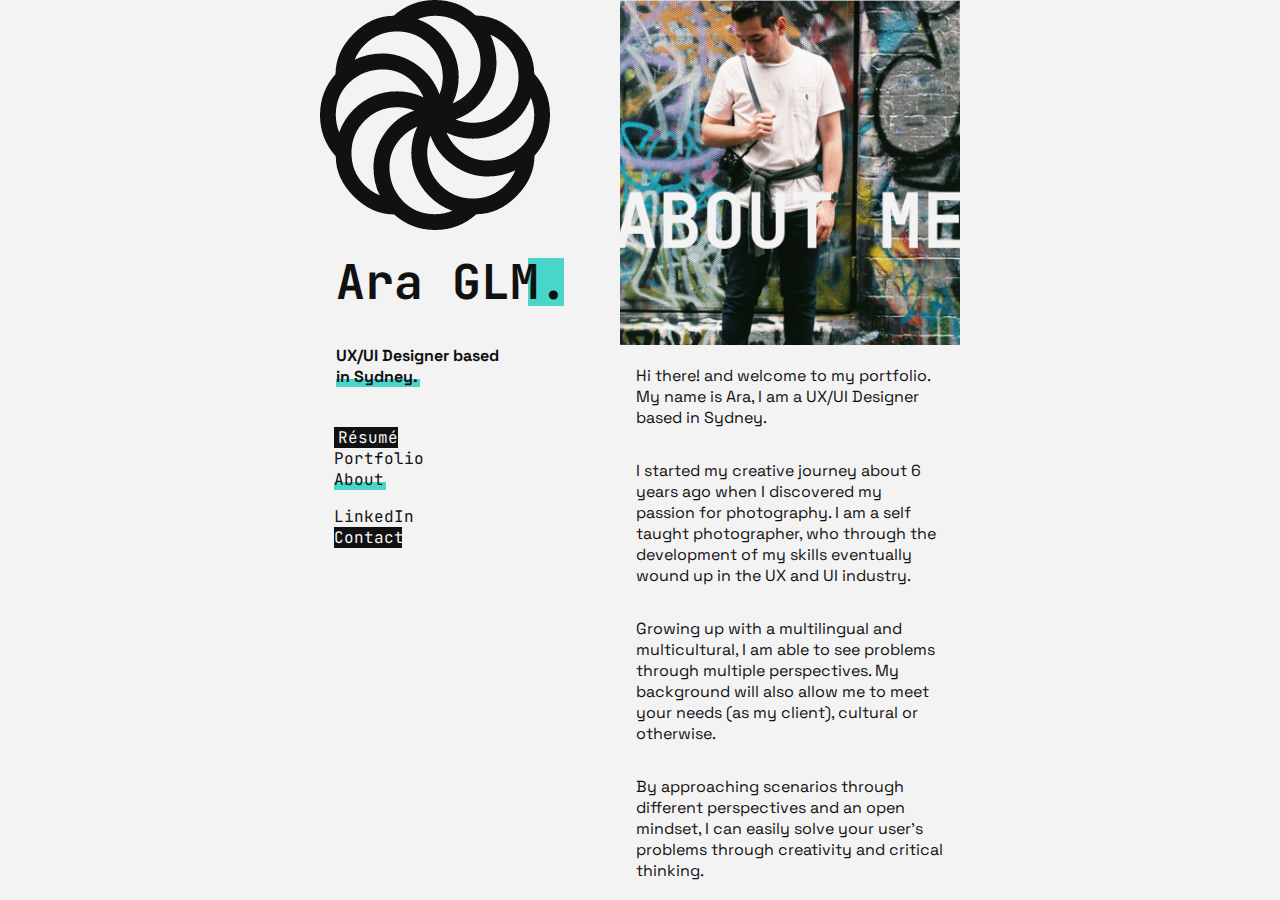
==== commit 3e8be5b8: "210129 responsive design update" ====
--- a/about.html
+++ b/about.html
@@ -39,7 +39,7 @@
                         <li class="home1">Portfolio</li>
                      </a>
                      <a href="about.html">
-                        <li class="about">About</li><div class="box4"></div>
+                        <li class="about">About<div class="box4"></div></li>
                      </a>
                      <a href=https://linkedin.com/in/aragiulambarian target="_blank">
                         <li class="linkedin">LinkedIn</li>
--- a/CSS/style.css
+++ b/CSS/style.css
@@ -3,6 +3,17 @@
     padding: 0;
     text-decoration: none;
 }
+@media only screen and (min-width: 601px) {
+    .wrapper {
+        display: grid;
+        grid-template-columns: repeat (12, 1fr );
+        grid-template-rows: repeat (1fr 1fr 1fr 1fr);
+        grid-row-gap: 16px;
+        width: 50%;
+        height: 80%;
+        margin-left: 25%;
+        text-decoration: none;
+    }
 
 body {
     width: 100%;
@@ -17,56 +28,48 @@
     padding: 16px;
     white-space: nowrap;
     }
-    h2 {color: #111111;
+h2 {color: #111111;
+    font-family: 'Space Grotesk', sans-serif;
+    font-size: 24px;
+    margin: 0;
+    padding: 16px;
+    white-space: nowrap;
+    }
+    
+    p {color: #111111;
+        font-family: 'Space Grotesk', sans-serif;
+        font-size: 16px;
+        margin: 0;
+        }
+    
+    h4 {color: #f3f3f3;
+        font-size: 36px;
+        font-family: 'JetBrains Mono', monospace;
+        font-weight: regular;
+        padding: 4px;
+        white-space: nowrap;
+        background-blend-mode: multiply;
+        }
+    
+    h5 {color: #f3f3f3;
         font-family: 'Space Grotesk', sans-serif;
         font-size: 24px;
+        padding: 4px;
+        font-weight: 50;
+        }
+    
+    h6 {color: #111111;
+        font-family: 'Space Grotesk', sans-serif;
+        font-size: 16px;
         margin: 0;
         padding: 16px;
-        white-space: nowrap;
-        }
-        
-        p {color: #111111;
-            font-family: 'Space Grotesk', sans-serif;
-            font-size: 16px;
-            margin: 0;
-            }
-        
-        h4 {color: #f3f3f3;
-            font-size: 36px;
-            font-family: 'JetBrains Mono', monospace;
-            font-weight: regular;
-            padding: 4px;
-            white-space: nowrap;
-            background-blend-mode: multiply;
-            }
-        
-        h5 {color: #f3f3f3;
-            font-family: 'Space Grotesk', sans-serif;
-            font-size: 24px;
-            padding: 4px;
-            font-weight: 50;
-            }
-        
-        h6 {color: #111111;
-            font-family: 'Space Grotesk', sans-serif;
-            font-size: 16px;
-            margin: 0;
-            padding: 16px;
-            }
-.wrapper {
-    display: grid;
-    grid-template-columns: repeat (12, 1fr);
-    grid-template-rows: repeat (4,1fr);
-    grid-row-gap: 16px;
-    width: 50%;
-    height: 80%;
-    margin-left: 25%;
-}
+        }
+
 .inline-block {
     position: relative;
-    margin: 16px;
     text-align: left;
     padding: 8px;
+    left: -136px;
 }
 .header {
     grid-column-start: 1;
@@ -87,8 +90,7 @@
     width: 36px;
     height: 48px;
     position: relative;
-    top: -72px;
-    right: -208px;
+    left: -56px;
     z-index: -2;
 }
 .box2 {
@@ -188,11 +190,6 @@
     padding-bottom: 4px;
     background-color:rgba(205, 100, 237, 0.8);
     padding-left: 0;
-}
-.nav {
-    width: 73%;
-    padding: 1%;
-    margin-left: 0;
 }
 
 ul{
@@ -225,9 +222,9 @@
 white-space: nowrap;
 margin-top: 8px;
 width: 56px;
-padding-left: 2px;
-padding-right: 2px;
-text-align: center;
+padding-left: 4px;
+padding-right: 4px;
+text-align: left;
 }
 
 .button2 {
@@ -325,17 +322,54 @@
     grid-row-start: 1;
     grid-row-end: 4;
 }
-
+}
 
 
   @media only screen and (max-width: 600px) {
     .wrapper {
+        margin-left: 10%;
         display: grid;
-        grid-template-columns: repeat (6, 1fr);
         grid-template-rows: repeat (4, 1fr);
+        grid-template-columns: repeat (5, 1fr);
         width: 80%;
         height: 90%;
         }
+
+        body {
+            width: 100%;
+            height: 100%;
+            background-color: #F3F3F3;
+        }
+        h1 {color: #111111;
+            font-size: 48px;
+            font-family: 'JetBrains Mono', monospace;
+            font-weight: medium;
+            padding: 16px;
+            white-space: nowrap;
+            }
+        h2 {color: #111111;
+            font-family: 'Space Grotesk', sans-serif;
+            font-size: 24px;
+            margin: 0;
+            padding: 16px;
+            white-space: nowrap;
+            }
+            
+            h4 {color: #f3f3f3;
+                font-size: 36px;
+                font-family: 'JetBrains Mono', monospace;
+                font-weight: regular;
+                padding: 4px;
+                white-space: nowrap;
+                background-blend-mode: multiply;
+                }
+            
+            h5 {color: #f3f3f3;
+                font-family: 'Space Grotesk', sans-serif;
+                font-size: 24px;
+                padding: 4px;
+                font-weight: 50;
+                }
         p {
             color: #111111;
             font-family: 'Space Grotesk', sans-serif;
@@ -356,11 +390,45 @@
                 padding-left: 0;
                 margin: 0;
                     }
-    
+                .box {
+                    background-color: #4AD5CA;
+                    width: 36px;
+                    height: 48px;
+                    position: relative;
+                    left: 208px;
+                    bottom: 72px;
+                    z-index: -2;
+                }
             .box2 {
             width: 128px;
             height: 8px;
             bottom: 16;
+            }
+            .box3 {
+                position: relative;
+                margin-top: 8px;
+                background-color: #4AD5CA;
+                width: 128px;
+                height: 8px;
+                bottom: 20px;
+                padding-right: 4px;
+                z-index: -2;
+                align-items: center;
+                position: relative;
+                white-space: nowrap;
+            }
+            .box4 {
+                position: relative;
+                margin-top: 8px;
+                background-color: #4AD5CA;
+                width: 72px;
+                height: 8px;
+                bottom: 20px;
+                padding-right: 4px;
+                z-index: -2;
+                align-items: center;
+                position: relative;
+                white-space: nowrap;
             }
             .content {
                 grid-column-start: 1;
@@ -369,19 +437,20 @@
                 text-align: left;
                 font-size: 24px;
             }
-    
            .inline-block {
-            display: inline-block;
+            color: #111111;
+            font-family: 'Space Grotesk', sans-serif;
+            padding-top: 16px;
+            padding-right: 16px;
+            padding-bottom: 16px;
+            display: fixed;
             font-size: 24px;
             text-align: left;
-            margin-top: 16px;
             padding-left: 0;
             grid-column-start: 2;
             grid-column: span 1;
             grid-row-start: 2;
             grid-row: span 1;
-            left: -64px;
-            text-transform: uppercase;
            } 
     
            .button1 {
@@ -421,60 +490,63 @@
             grid-row-start: 1;
             grid-row-end: 2;
             min-width: 50%;
-            margin: 50%;
             max-width: 50%;
         }
         .casestudies {
             grid-column-start: 1;
             grid-column: span 6;
-            grid-row-start: 2;
+            grid-row-start: 3;
+            grid-row: span 3;
         }
         .case-study1 {
             position: relative;
             display: inline-block;
-            grid-row-start: 2;
-            grid-row: span 1;
+            grid-row-start: 3;
             margin: 0;
             font-size: 100%;
             padding: 0;
             padding-bottom: 16px;
             min-width: 0;
-            max-width: 100%;
-        }
-        
+            width: 100%;
+            overflow: hidden;
+        }
         .text-block1 {
             position:absolute;
             display: inline-block;
             bottom: 20%;
+            left: 24px;
             width: 504px;
             padding-top: 4px;
             padding-bottom: 4px;
             background-color: rgba(65, 217, 177, 0.8);
             padding-left: 0;
             min-width: 0;
+            overflow: hidden;
         }
         .case-study2 {
             position: relative;
             display: inline-block;
             grid-column-start: 1;
             grid-column-end: 6;
-            grid-row-start: 3;
-            grid-row: span 1;
+            grid-row-start: 4;
             margin: 0;
             padding: 0;
             padding-bottom: 16px;
             min-width: 0;
-            max-width: 100%;
+            width: 100%;
+            overflow: hidden;
         }
         .text-block2 {
             position: absolute;
             display: inline-block;
             bottom: 20%;
+            left: 24px;
             width: 504px;
             padding-top: 4px;
             padding-bottom: 4px;
             background-color:rgba(255, 20, 147, 0.8);
             padding-left: 0;
+            overflow: hidden;
         }
         .case-study3 {
             position: relative;
@@ -482,13 +554,13 @@
             grid-column-start: 1;
             grid-column-end: 6;
             grid-row-start: 5;
-            grid-row: span 1;
             font-size: 100%;
             margin: 0;
             padding: 0;
             padding-bottom: 16px;
             min-width: 0;
-            max-width: 100%;
+            width: 100%;
+            overflow: hidden;
         }
         .text-block3 {
             position: absolute;
@@ -501,6 +573,7 @@
             background-color:rgba(205, 100, 237, 0.8);
             padding-left: 0;
             min-width: 0;
+            overflow: hidden;
         }
         .about-me {
             grid-column-start: 1;
@@ -545,4 +618,45 @@
             grid-row-end: 4;
             font-size: 24px;
         } 
+        a:link {
+            color:#111111;
+            background-color: transparent;
+            text-decoration: none;
+          }
+          a:visited {
+            color:#111111;
+            background-color: transparent;
+            text-decoration: none;
+          }
+          a:hover {
+            color: #111111;
+            text-decoration: none;
+            background-color: transparent;
+          }
+        
+          a:active {
+            color: #111111;
+            background-color: transparent;
+            text-decoration: none;
+          }
+          ul{
+            width: 50%;
+            margin-left: auto;
+        }
+        
+        ul li {
+            list-style: none;
+            width: 50%;
+            font-family: 'JetBrains Mono', monospace;
+        }
+        ul li a {
+        display: block;
+        text-decoration: none;
+        font-size: 24px;
+        color: #111111;
+        padding: 0 32px;
+        cursor: pointer;
+        margin-left: 0;
+        text-align: left;
+        }
     }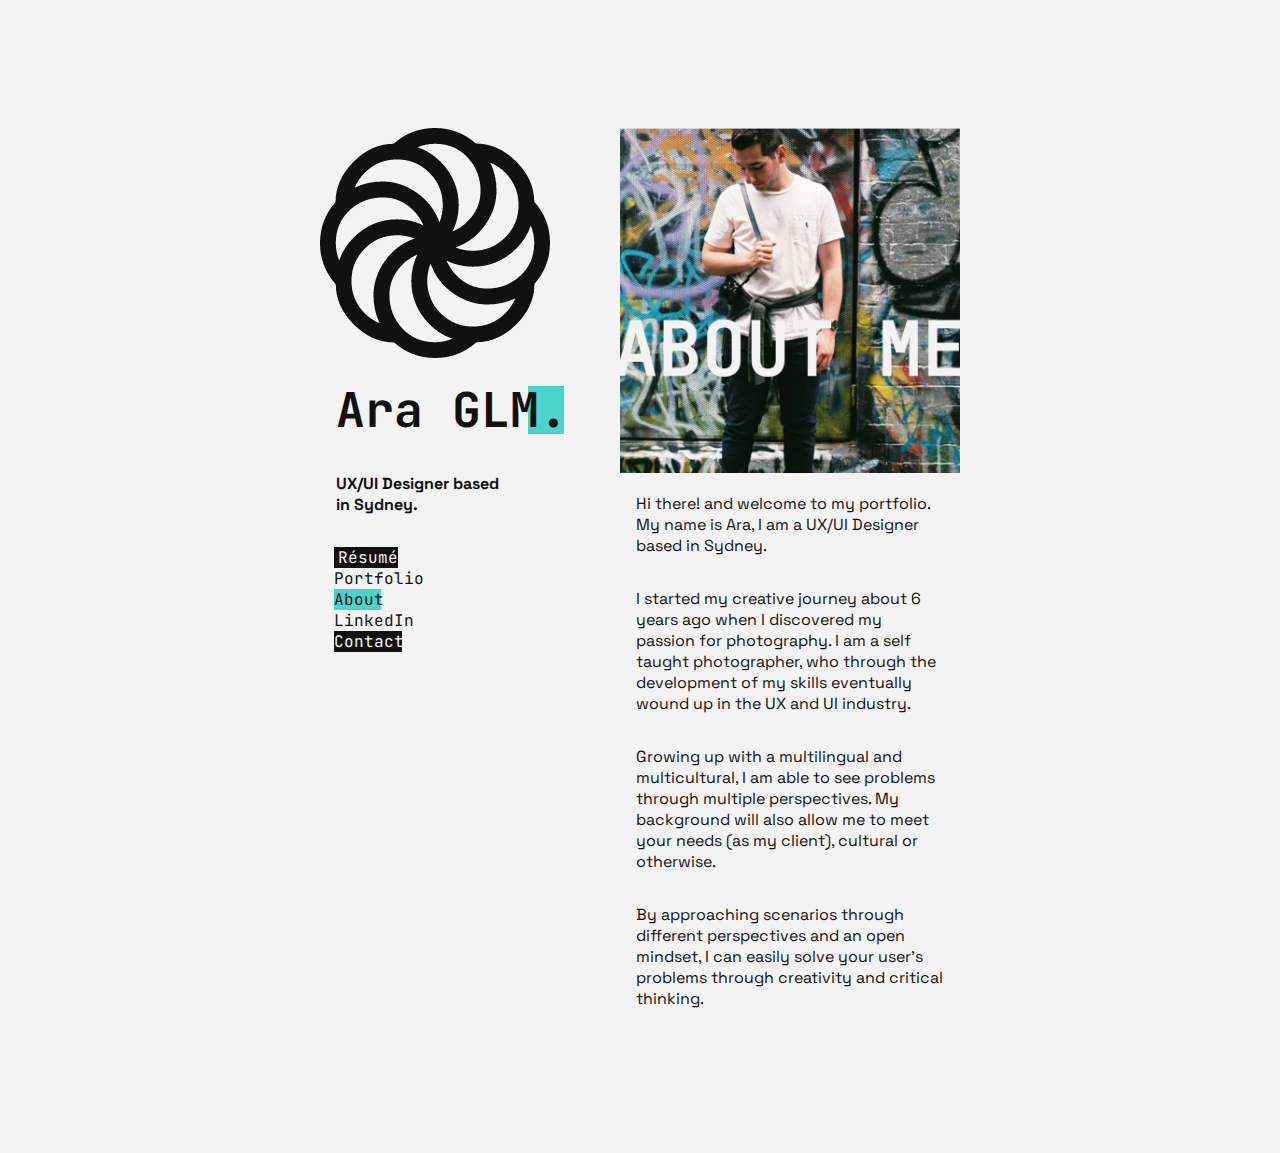
==== commit ff352a29: "210131 responsive update" ====
--- a/about.html
+++ b/about.html
@@ -1,16 +1,15 @@
 <!DOCTYPE html>
 <html lang="en">
-<head>
-    <meta charset="UTF-8">
-    <meta name="viewport" content="=device-width, initial-scale=1.0">
-    <title>About</title>
-    <link rel="preconnect" href="https://fonts.gstatic.com"> 
-    <link href="https://fonts.googleapis.com/css2?family=JetBrains+Mono&display=swap" rel="stylesheet">
-    <link rel="preconnect" href="https://fonts.gstatic.com"> 
-   <link href="https://fonts.googleapis.com/css2?family=Space+Grotesk&display=swap" rel="stylesheet">
-   
-   <link rel="stylesheet" href="CSS/style.css">
-</head>
+   <head>
+      <meta charset="UTF-8">
+       <meta name="viewport" content="width=device-width, initial-scale=1.0">
+       <title>About</title>
+       <link rel="preconnect" href="https://fonts.gstatic.com"> 
+       <link href="https://fonts.googleapis.com/css2?family=JetBrains+Mono&display=swap" rel="stylesheet">
+       <link rel="preconnect" href="https://fonts.gstatic.com"> 
+       <link href="https://fonts.googleapis.com/css2?family=Space+Grotesk&display=swap" rel="stylesheet">
+       <link rel="stylesheet" href="CSS/style.css">
+   </head>
 
 <body>
    <div class="wrapper">
@@ -26,20 +25,18 @@
             <div class="box"></div>
       </div>
             <div class="content">
-               <h6>UX/UI Designer based <br />in Sydney.<div class="box2"></div></h6> 
+               <h6>UX/UI Designer based <br />in Sydney.</h6> 
                </div>
-         
-            
                <nav class="inline-block">
                   <ul>
                      <a href="CV/AG_CV.pdf" target="_blank">
                         <li class="button1">Résumé</li>
                      </a>
                      <a href="index.html">
-                        <li class="home1">Portfolio</li>
+                        <li>Portfolio</li>
                      </a>
                      <a href="about.html">
-                        <li class="about">About<div class="box4"></div></li>
+                        <li class="about">About</li>
                      </a>
                      <a href=https://linkedin.com/in/aragiulambarian target="_blank">
                         <li class="linkedin">LinkedIn</li>
@@ -54,7 +51,8 @@
    
 <div class="about-me">
    <section class="heroIMG">
-    <img src="images/aboutme.jpg" alt="Ara Giulambarian" height="100%" width="100%">
+    <img src="images/aboutme.jpg" style="max-width:100%;" alt="Ara Giulambarian">
+
 </section>
 <div class="paragraph1">
    <p>Hi there! and welcome to my portfolio. My name is Ara, I am a UX/UI Designer based in Sydney.</p>
--- a/CSS/style.css
+++ b/CSS/style.css
@@ -18,6 +18,8 @@
 body {
     width: 100%;
     height: 100%;
+    margin-top: 10%;
+    margin-bottom: 10%;
     background-color: #F3F3F3;
 }
 
@@ -28,13 +30,6 @@
     padding: 16px;
     white-space: nowrap;
     }
-h2 {color: #111111;
-    font-family: 'Space Grotesk', sans-serif;
-    font-size: 24px;
-    margin: 0;
-    padding: 16px;
-    white-space: nowrap;
-    }
     
     p {color: #111111;
         font-family: 'Space Grotesk', sans-serif;
@@ -43,9 +38,9 @@
         }
     
     h4 {color: #f3f3f3;
-        font-size: 36px;
+        font-size: 24px;
         font-family: 'JetBrains Mono', monospace;
-        font-weight: regular;
+        font-weight:bold;
         padding: 4px;
         white-space: nowrap;
         background-blend-mode: multiply;
@@ -53,9 +48,9 @@
     
     h5 {color: #f3f3f3;
         font-family: 'Space Grotesk', sans-serif;
-        font-size: 24px;
+        font-size: 16px;
         padding: 4px;
-        font-weight: 50;
+        font-weight:normal;
         }
     
     h6 {color: #111111;
@@ -93,44 +88,7 @@
     left: -56px;
     z-index: -2;
 }
-.box2 {
-    margin: 0px;
-    background-color: #4AD5CA;
-    width: 80px;
-    height: 8px;
-    bottom: 8px;
-    padding-right: 4px;
-    z-index: -2;
-    align-items: center;
-    position: relative;
-    white-space: nowrap;
-}
-.box3 {
-    position: relative;
-    margin-top: 8px;
-    background-color: #4AD5CA;
-    width: 84px;
-    height: 8px;
-    bottom: 16px;
-    padding-right: 4px;
-    z-index: -2;
-    align-items: center;
-    position: relative;
-    white-space: nowrap;
-}
-.box4 {
-    position: relative;
-    margin-top: 8px;
-    background-color: #4AD5CA;
-    width: 48px;
-    height: 8px;
-    bottom: 16px;
-    padding-right: 4px;
-    z-index: -2;
-    align-items: center;
-    position: relative;
-    white-space: nowrap;
-}
+
 .casestudies {
     grid-column-start: 5;
     grid-column-end: 12;
@@ -165,7 +123,7 @@
     position: absolute;
     bottom: 20%;
     left: 24px;
-    width: 504px;
+    width: 80%;
     padding-top: 4px;
     padding-bottom: 4px;
     background-color: rgba(65, 217, 177, 0.8);
@@ -175,7 +133,7 @@
     position: absolute;
     bottom: 20%;
     left: 24px;
-    width: 504px;
+    width: 80%;
     padding-top: 4px;
     padding-bottom: 4px;
     background-color:rgba(255, 20, 147, 0.8);
@@ -185,7 +143,7 @@
     position: absolute;
     bottom: 20%;
     left: 24px;
-    width: 504px;
+    width: 80%;
     padding-top: 4px;
     padding-bottom: 4px;
     background-color:rgba(205, 100, 237, 0.8);
@@ -307,8 +265,10 @@
     text-align: left;
 }
 .heroIMG {
+    position: relative;
     width: 100%;
     grid-column-start: 5;
+    
 }
 .name {
     display: flex;
@@ -322,8 +282,16 @@
     grid-row-start: 1;
     grid-row-end: 4;
 }
-}
-
+.about {
+    background-color:#4AD5CA;
+    width: 30%;
+    padding-right: 4px;
+}
+.home1 {
+        background-color: #4AD5CA;
+        width: 60%;
+    }
+}
 
   @media only screen and (max-width: 600px) {
     .wrapper {
@@ -340,6 +308,7 @@
             height: 100%;
             background-color: #F3F3F3;
         }
+
         h1 {color: #111111;
             font-size: 48px;
             font-family: 'JetBrains Mono', monospace;
@@ -347,6 +316,7 @@
             padding: 16px;
             white-space: nowrap;
             }
+
         h2 {color: #111111;
             font-family: 'Space Grotesk', sans-serif;
             font-size: 24px;
@@ -355,21 +325,22 @@
             white-space: nowrap;
             }
             
-            h4 {color: #f3f3f3;
-                font-size: 36px;
-                font-family: 'JetBrains Mono', monospace;
-                font-weight: regular;
-                padding: 4px;
-                white-space: nowrap;
-                background-blend-mode: multiply;
-                }
-            
-            h5 {color: #f3f3f3;
-                font-family: 'Space Grotesk', sans-serif;
-                font-size: 24px;
-                padding: 4px;
-                font-weight: 50;
-                }
+        h4 {color: #f3f3f3;
+            font-size: 4vw;
+            font-family: 'JetBrains Mono', monospace;
+            font-weight: regular;
+            padding: 4px;
+            white-space: nowrap;
+            background-blend-mode: multiply;
+            }
+        
+        h5 {color: #f3f3f3;
+            font-family: 'Space Grotesk', sans-serif;
+            font-size: 3vw;
+            padding: 4px;
+            font-weight: 50;
+            }
+
         p {
             color: #111111;
             font-family: 'Space Grotesk', sans-serif;
@@ -380,283 +351,293 @@
             padding-left: 0;
             margin: 0;
                 }
-            h6 {
-                color: #111111;
-                font-family: 'Space Grotesk', sans-serif;
-                font-size: 24px;
-                padding-top: 16px;
-                padding-right: 16px;
-                padding-bottom: 16px;
-                padding-left: 0;
-                margin: 0;
-                    }
-                .box {
+            .about {
+                background-color:#4AD5CA;
+                width: 100%;
+                padding-right: 4px;
+            }
+            .home1 {
                     background-color: #4AD5CA;
-                    width: 36px;
-                    height: 48px;
-                    position: relative;
-                    left: 208px;
-                    bottom: 72px;
-                    z-index: -2;
+                    width: 100%;
                 }
-            .box2 {
-            width: 128px;
-            height: 8px;
-            bottom: 16;
-            }
-            .box3 {
-                position: relative;
-                margin-top: 8px;
-                background-color: #4AD5CA;
-                width: 128px;
-                height: 8px;
-                bottom: 20px;
-                padding-right: 4px;
-                z-index: -2;
-                align-items: center;
-                position: relative;
-                white-space: nowrap;
-            }
-            .box4 {
-                position: relative;
-                margin-top: 8px;
-                background-color: #4AD5CA;
-                width: 72px;
-                height: 8px;
-                bottom: 20px;
-                padding-right: 4px;
-                z-index: -2;
-                align-items: center;
-                position: relative;
-                white-space: nowrap;
-            }
-            .content {
-                grid-column-start: 1;
-                grid-column-end: 4;
-                white-space: nowrap;
-                text-align: left;
-                font-size: 24px;
-            }
-           .inline-block {
+        h6 {
             color: #111111;
             font-family: 'Space Grotesk', sans-serif;
+            font-size: 24px;
             padding-top: 16px;
             padding-right: 16px;
             padding-bottom: 16px;
-            display: fixed;
+            padding-left: 0;
+            margin: 0;
+                }
+
+        .box {
+            background-color: #4AD5CA;
+            width: 36px;
+            height: 48px;
+            position: relative;
+            left: 208px;
+            bottom: 72px;
+            z-index: -2;
+        }
+        
+        .box2 {
+            margin: 0px;
+            background-color: #4AD5CA;
+            width: 80px;
+            height: 8px;
+            bottom: 8px;
+            padding-right: 4px;
+            z-index: -2;
+            align-items: center;
+            position: relative;
+            white-space: nowrap;
+        }
+
+        .content {
+            grid-column-start: 1;
+            grid-column-end: 4;
+            white-space: nowrap;
+            text-align: left;
             font-size: 24px;
-            text-align: left;
-            padding-left: 0;
-            grid-column-start: 2;
-            grid-column: span 1;
-            grid-row-start: 2;
-            grid-row: span 1;
-           } 
-    
-           .button1 {
-            font-size: 24px;
-            background-color: #111111;
-            display: inline-block;
-            color: #f3f3f3;
-            border: none;
-            text-align: left;
-            cursor: pointer;
-            white-space: nowrap;
-            width: 88px;
-            margin-top: 8px;
-            margin-bottom: 8px;
-            padding-left: 2px;
-            padding-right: 2px;
-            text-align: center;
-           }
-           .button2 {
-            font-size: 24px;
-            text-align: left;
-            margin: 0;
-            background-color: #111111;
-            display: inline-block;
-            color: #f3f3f3;
-            border: none;
-            padding: 0;
-            text-align: left;
-            cursor: pointer;
-            white-space: nowrap;
-            margin-left: 0;
-            width: 104px;
-           }
-           .logoname {
-            grid-column-start: 1;
-            grid-column-end: 6;
-            grid-row-start: 1;
-            grid-row-end: 2;
-            min-width: 50%;
-            max-width: 50%;
-        }
-        .casestudies {
-            grid-column-start: 1;
-            grid-column: span 6;
-            grid-row-start: 3;
-            grid-row: span 3;
-        }
-        .case-study1 {
-            position: relative;
-            display: inline-block;
-            grid-row-start: 3;
-            margin: 0;
-            font-size: 100%;
-            padding: 0;
-            padding-bottom: 16px;
-            min-width: 0;
-            width: 100%;
-            overflow: hidden;
-        }
-        .text-block1 {
-            position:absolute;
-            display: inline-block;
-            bottom: 20%;
-            left: 24px;
-            width: 504px;
-            padding-top: 4px;
-            padding-bottom: 4px;
-            background-color: rgba(65, 217, 177, 0.8);
-            padding-left: 0;
-            min-width: 0;
-            overflow: hidden;
-        }
-        .case-study2 {
-            position: relative;
-            display: inline-block;
-            grid-column-start: 1;
-            grid-column-end: 6;
-            grid-row-start: 4;
-            margin: 0;
-            padding: 0;
-            padding-bottom: 16px;
-            min-width: 0;
-            width: 100%;
-            overflow: hidden;
-        }
-        .text-block2 {
-            position: absolute;
-            display: inline-block;
-            bottom: 20%;
-            left: 24px;
-            width: 504px;
-            padding-top: 4px;
-            padding-bottom: 4px;
-            background-color:rgba(255, 20, 147, 0.8);
-            padding-left: 0;
-            overflow: hidden;
-        }
-        .case-study3 {
-            position: relative;
-            display: inline-block;
-            grid-column-start: 1;
-            grid-column-end: 6;
-            grid-row-start: 5;
-            font-size: 100%;
-            margin: 0;
-            padding: 0;
-            padding-bottom: 16px;
-            min-width: 0;
-            width: 100%;
-            overflow: hidden;
-        }
-        .text-block3 {
-            position: absolute;
-            display: inline-block;
-            bottom: 20%;
-            left: 24px;
-            width: 504px;
-            padding-top: 4px;
-            padding-bottom: 4px;
-            background-color:rgba(205, 100, 237, 0.8);
-            padding-left: 0;
-            min-width: 0;
-            overflow: hidden;
-        }
-        .about-me {
-            grid-column-start: 1;
-            grid-column-end: 7;  
-            grid-row-start: 2;
-            min-width: 50%;
-            font-size: 24px;
-        }
-        .heroIMG {
-            padding-bottom: 10%;
-            grid-column-start: 2;
-            grid-column-end: 6;
-            grid-row-start: 2;
-            grid-row-end: 3;
-            min-width: 50%;
-            }
-        .paragraph1 {
-            grid-column-start: 1;
-            grid-column-end: 7;
-            grid-row-start: 3;
-            grid-row-end: 4;
-            font-size: 24px;
-        }
-        .paragraph2 {
-            grid-column-start: 1;
-            grid-column-end: 7;
-            grid-row-start: 3;
-            grid-row-end: 4;
-            font-size: 24px;
-        }
-        .paragraph3 {
-            grid-column-start: 1;
-            grid-column-end: 7;
-            grid-row-start: 3;
-            grid-row-end: 4;
-            font-size: 24px;
-        }
-        .paragraph4 {
-            grid-column-start: 1;
-            grid-column-end: 7;
-            grid-row-start: 3;
-            grid-row-end: 4;
-            font-size: 24px;
+        }
+
+        .inline-block {
+        position: relative;
+        grid-column-start: 1;
+        grid-column-end: 4;
+        grid-row-start: 1;
+        grid-row-end: 4;
+        margin: 0;
+        text-align: left;
+        font-size: 24px;
         } 
-        a:link {
-            color:#111111;
-            background-color: transparent;
-            text-decoration: none;
-          }
-          a:visited {
-            color:#111111;
-            background-color: transparent;
-            text-decoration: none;
-          }
-          a:hover {
-            color: #111111;
-            text-decoration: none;
-            background-color: transparent;
-          }
-        
-          a:active {
-            color: #111111;
-            background-color: transparent;
-            text-decoration: none;
-          }
-          ul{
-            width: 50%;
-            margin-left: auto;
-        }
-        
-        ul li {
-            list-style: none;
-            width: 50%;
-            font-family: 'JetBrains Mono', monospace;
-        }
-        ul li a {
-        display: block;
+    
+        .button1 {
+        font-size: 24px;
+        background-color: #111111;
+        display: inline-block;
+        color: #f3f3f3;
+        border: none;
+        text-align: left;
+        cursor: pointer;
+        white-space: nowrap;
+        width: 88px;
+        margin-top: 8px;
+        margin-bottom: 8px;
+        padding-left: 2px;
+        padding-right: 2px;
+        text-align: center;
+        }
+
+        .button2 {
+        font-size: 24px;
+        text-align: left;
+        margin: 0;
+        background-color: #111111;
+        display: inline-block;
+        color: #f3f3f3;
+        border: none;
+        padding: 0;
+        text-align: left;
+        cursor: pointer;
+        white-space: nowrap;
+        margin-left: 0;
+        width: 104px;
+        }
+
+        .logoname {
+        grid-column-start: 1;
+        grid-column-end: 6;
+        grid-row-start: 1;
+        grid-row-end: 2;
+        min-width: 50%;
+        max-width: 50%;
+    }
+
+    .casestudies {
+        grid-column-start: 1;
+        grid-column: span 6;
+        grid-row-start: 3;
+        grid-row: span 3;
+    }
+
+    .case-study1 {
+        position: relative;
+        display: inline-block;
+        grid-row-start: 3;
+        margin: 0;
+        font-size: 100%;
+        padding: 0;
+        padding-bottom: 16px;
+        min-width: 0;
+        width: 100%;
+        overflow: hidden;
+    }
+
+    .text-block1 {
+        position:absolute;
+        display: inline-block;
+        bottom: 20%;
+        left: 24px;
+        width: 80%;
+        padding-top: 4px;
+        padding-bottom: 4px;
+        background-color: rgba(65, 217, 177, 0.8);
+        padding-left: 0;
+        min-width: 0;
+        overflow: hidden;
+    }
+
+    .case-study2 {
+        position: relative;
+        display: inline-block;
+        grid-column-start: 1;
+        grid-column-end: 6;
+        grid-row-start: 4;
+        margin: 0;
+        padding: 0;
+        padding-bottom: 16px;
+        min-width: 0;
+        width: 100%;
+        overflow: hidden;
+    }
+
+    .text-block2 {
+        position: absolute;
+        display: inline-block;
+        bottom: 20%;
+        left: 24px;
+        width: 80%;
+        padding-top: 4px;
+        padding-bottom: 4px;
+        background-color:rgba(255, 20, 147, 0.8);
+        padding-left: 0;
+        overflow: hidden;
+    }
+
+    .case-study3 {
+        position: relative;
+        display: inline-block;
+        grid-column-start: 1;
+        grid-column-end: 6;
+        grid-row-start: 5;
+        font-size: 100%;
+        margin: 0;
+        padding: 0;
+        padding-bottom: 16px;
+        min-width: 0;
+        width: 100%;
+        overflow: hidden;
+    }
+
+    .text-block3 {
+        position: absolute;
+        display: inline-block;
+        bottom: 20%;
+        left: 24px;
+        width: 80%;
+        padding-top: 4px;
+        padding-bottom: 4px;
+        background-color:rgba(205, 100, 237, 0.8);
+        padding-left: 0;
+        min-width: 0;
+        overflow: hidden;
+    }
+
+    .about-me {
+        grid-column-start: 1;
+        grid-column-end: 7;  
+        grid-row-start: 2;
+        min-width: 50%;
+        font-size: 24px;
+    }
+
+    .heroIMG {
+        position: relative;
+        padding-bottom: 10%;
+        grid-column-start: 2;
+        grid-column-end: 6;
+        grid-row-start: 2;
+        grid-row-end: 3;
+        min-width: 50%;
+        }
+
+    .paragraph1 {
+        grid-column-start: 1;
+        grid-column-end: 7;
+        grid-row-start: 3;
+        grid-row-end: 4;
+        font-size: 24px;
+    }
+
+    .paragraph2 {
+        grid-column-start: 1;
+        grid-column-end: 7;
+        grid-row-start: 3;
+        grid-row-end: 4;
+        font-size: 24px;
+    }
+
+    .paragraph3 {
+        grid-column-start: 1;
+        grid-column-end: 7;
+        grid-row-start: 3;
+        grid-row-end: 4;
+        font-size: 24px;
+    }
+
+    .paragraph4 {
+        grid-column-start: 1;
+        grid-column-end: 7;
+        grid-row-start: 3;
+        grid-row-end: 4;
+        font-size: 24px;
+    } 
+
+    a:link {
+        color:#111111;
+        background-color: transparent;
         text-decoration: none;
-        font-size: 24px;
+        }
+
+        a:visited {
+        color:#111111;
+        background-color: transparent;
+        text-decoration: none;
+        }
+
+        a:hover {
         color: #111111;
-        padding: 0 32px;
-        cursor: pointer;
-        margin-left: 0;
-        text-align: left;
-        }
-    }+        text-decoration: none;
+        background-color: transparent;
+        }
+    
+        a:active {
+        color: #111111;
+        background-color: transparent;
+        text-decoration: none;
+        }
+
+        ul{
+        width: 50%;
+        margin-left: auto;
+    }
+    
+    ul li {
+        list-style: none;
+        width: 50%;
+        font-family: 'JetBrains Mono', monospace;
+    }
+
+    ul li a {
+    display: block;
+    text-decoration: none;
+    font-size: 24px;
+    color: #111111;
+    padding: 0 32px;
+    cursor: pointer;
+    margin-left: 0;
+    text-align: left;
+    }
+  }
